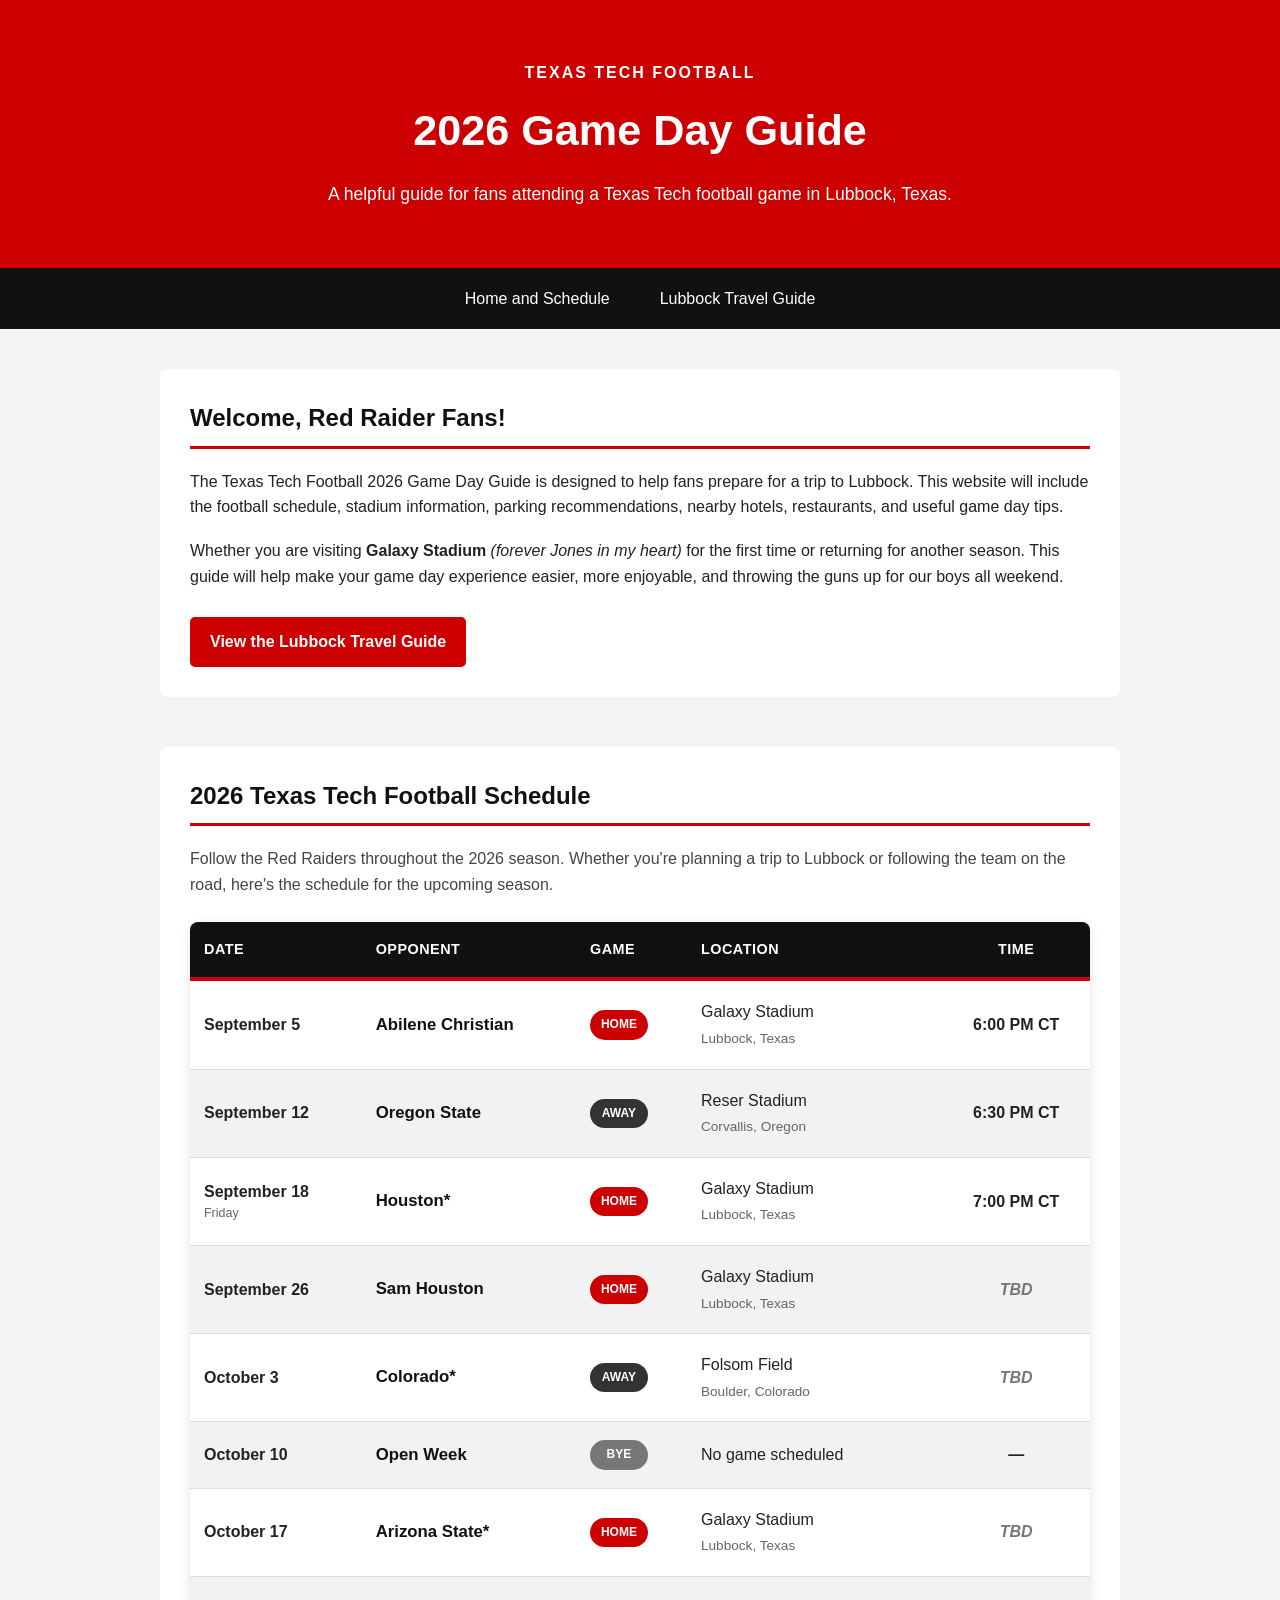
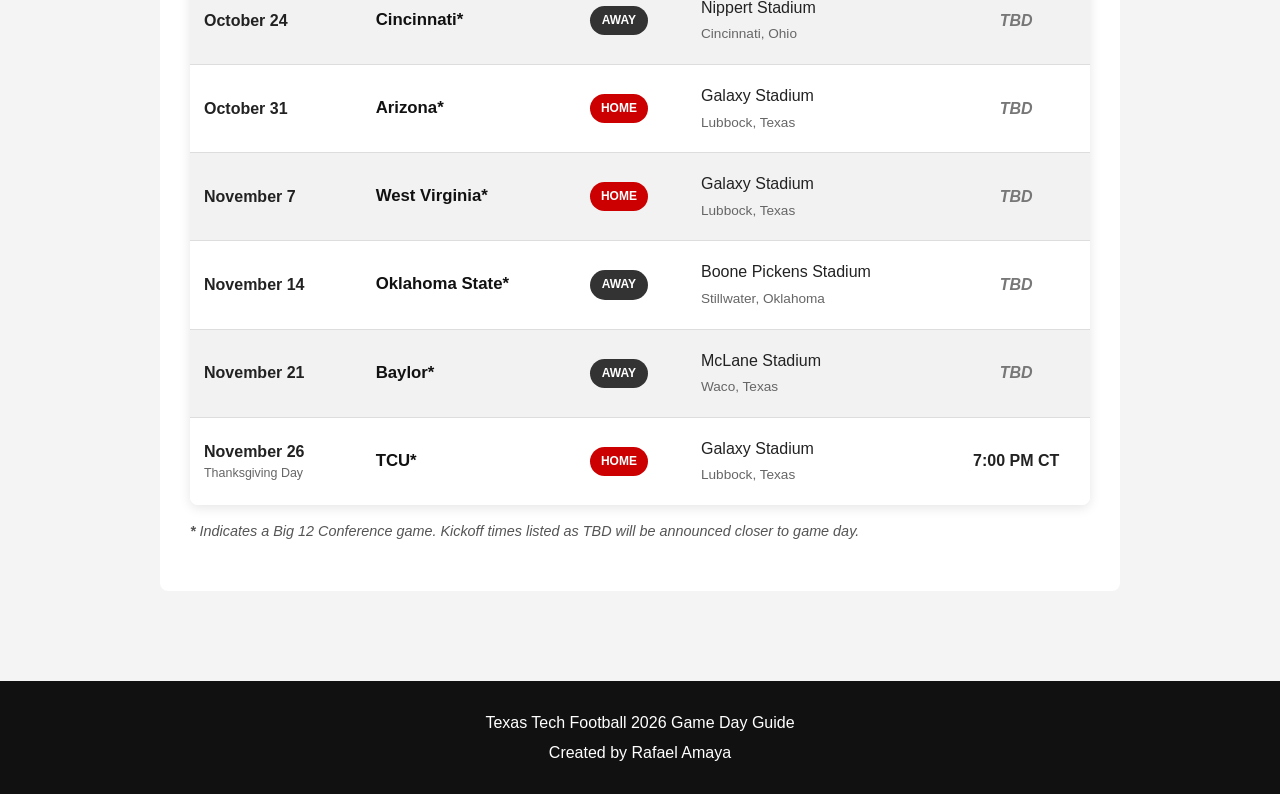
==== index.html @ a346c00d "fixing typo in intro Updated the introduction section to enhance the game day experience description" ====
<!DOCTYPE html>
<html lang="en">
<head>
    <meta charset="UTF-8">
    <meta name="viewport" content="width=device-width, initial-scale=1.0">

    <title>Texas Tech Football 2026 Game Day Guide</title>

    <link rel="stylesheet" href="style.css">
</head>

<body>

    <header>
        <div class="header-content">
            <p class="site-label">Texas Tech Football</p>
            <h1>2026 Game Day Guide</h1>

            <p class="header-description">
                A helpful guide for fans attending a Texas Tech football game
                in Lubbock, Texas.
            </p>
        </div>
    </header>

    <nav>
        <ul>
            <li><a href="index.html">Home and Schedule</a></li>
            <li><a href="travel-guide.html">Lubbock Travel Guide</a></li>
        </ul>
    </nav>

    <main>

        <section class="intro-section">
            <h2>Welcome, Red Raider Fans!</h2>

            <p>
                The Texas Tech Football 2026 Game Day Guide is designed to help
                fans prepare for a trip to Lubbock. This website will include the
                football schedule, stadium information, parking recommendations,
                nearby hotels, restaurants, and useful game day tips.
            </p>

           <p>
    Whether you are visiting <strong>Galaxy Stadium</strong>
    <em>(forever Jones in my heart)</em> for the first time or
    returning for another season. This guide will help make your
    game day experience easier, more enjoyable, and throwing the guns up for our boys all weekend. 
</p>

            <a class="button" href="travel-guide.html">
                View the Lubbock Travel Guide
            </a>
        </section>

<section class="schedule-section">

    <h2>2026 Texas Tech Football Schedule</h2>

    <p class="section-introduction">
        Follow the Red Raiders throughout the 2026 season. Whether you're
        planning a trip to Lubbock or following the team on the road, here's
        the schedule for the upcoming season.
    </p>
<div class="table-container">
    <table class="schedule-table">
        <thead>
            <tr>
                <th>Date</th>
                <th>Opponent</th>
                <th>Game</th>
                <th>Location</th>
                <th>Time</th>
            </tr>
        </thead>

        <tbody>
            <tr class="home-game">
                <td class="game-date">September 5</td>
                <td class="opponent">Abilene Christian</td>
                <td><span class="game-label home-label">Home</span></td>
                <td>
                    Galaxy Stadium
                    <br>
                    <span class="location-detail">Lubbock, Texas</span>
                </td>
                <td class="game-time">6:00 PM CT</td>
            </tr>

            <tr class="away-game">
                <td class="game-date">September 12</td>
                <td class="opponent">Oregon State</td>
                <td><span class="game-label away-label">Away</span></td>
                <td>
                    Reser Stadium
                    <br>
                    <span class="location-detail">Corvallis, Oregon</span>
                </td>
                <td class="game-time">6:30 PM CT</td>
            </tr>

            <tr class="home-game">
                <td class="game-date">
                    September 18
                    <span class="day-note">Friday</span>
                </td>
                <td class="opponent">Houston*</td>
                <td><span class="game-label home-label">Home</span></td>
                <td>
                    Galaxy Stadium
                    <br>
                    <span class="location-detail">Lubbock, Texas</span>
                </td>
                <td class="game-time">7:00 PM CT</td>
            </tr>

            <tr class="home-game">
                <td class="game-date">September 26</td>
                <td class="opponent">Sam Houston</td>
                <td><span class="game-label home-label">Home</span></td>
                <td>
                    Galaxy Stadium
                    <br>
                    <span class="location-detail">Lubbock, Texas</span>
                </td>
                <td class="game-time tba">TBD</td>
            </tr>

            <tr class="away-game">
                <td class="game-date">October 3</td>
                <td class="opponent">Colorado*</td>
                <td><span class="game-label away-label">Away</span></td>
                <td>
                    Folsom Field
                    <br>
                    <span class="location-detail">Boulder, Colorado</span>
                </td>
                <td class="game-time tba">TBD</td>
            </tr>

            <tr class="bye-week">
                <td class="game-date">October 10</td>
                <td class="opponent">Open Week</td>
                <td><span class="game-label bye-label">Bye</span></td>
                <td>No game scheduled</td>
                <td class="game-time">—</td>
            </tr>

            <tr class="home-game">
                <td class="game-date">October 17</td>
                <td class="opponent">Arizona State*</td>
                <td><span class="game-label home-label">Home</span></td>
                <td>
                    Galaxy Stadium
                    <br>
                    <span class="location-detail">Lubbock, Texas</span>
                </td>
                <td class="game-time tba">TBD</td>
            </tr>

            <tr class="away-game">
                <td class="game-date">October 24</td>
                <td class="opponent">Cincinnati*</td>
                <td><span class="game-label away-label">Away</span></td>
                <td>
                    Nippert Stadium
                    <br>
                    <span class="location-detail">Cincinnati, Ohio</span>
                </td>
                <td class="game-time tba">TBD</td>
            </tr>

            <tr class="home-game">
                <td class="game-date">October 31</td>
                <td class="opponent">Arizona*</td>
                <td><span class="game-label home-label">Home</span></td>
                <td>
                    Galaxy Stadium
                    <br>
                    <span class="location-detail">Lubbock, Texas</span>
                </td>
                <td class="game-time tba">TBD</td>
            </tr>

            <tr class="home-game">
                <td class="game-date">November 7</td>
                <td class="opponent">West Virginia*</td>
                <td><span class="game-label home-label">Home</span></td>
                <td>
                    Galaxy Stadium
                    <br>
                    <span class="location-detail">Lubbock, Texas</span>
                </td>
                <td class="game-time tba">TBD</td>
            </tr>

            <tr class="away-game">
                <td class="game-date">November 14</td>
                <td class="opponent">Oklahoma State*</td>
                <td><span class="game-label away-label">Away</span></td>
                <td>
                    Boone Pickens Stadium
                    <br>
                    <span class="location-detail">Stillwater, Oklahoma</span>
                </td>
                <td class="game-time tba">TBD</td>
            </tr>

            <tr class="away-game">
                <td class="game-date">November 21</td>
                <td class="opponent">Baylor*</td>
                <td><span class="game-label away-label">Away</span></td>
                <td>
                    McLane Stadium
                    <br>
                    <span class="location-detail">Waco, Texas</span>
                </td>
                <td class="game-time tba">TBD</td>
            </tr>

            <tr class="home-game">
                <td class="game-date">
                    November 26
                    <span class="day-note">Thanksgiving Day</span>
                </td>
                <td class="opponent">TCU*</td>
                <td><span class="game-label home-label">Home</span></td>
                <td>
                    Galaxy Stadium
                    <br>
                    <span class="location-detail">Lubbock, Texas</span>
                </td>
                <td class="game-time">7:00 PM CT</td>
            </tr>
        </tbody>
    </table>
</div>

<p class="schedule-note">
    <strong>*</strong> Indicates a Big 12 Conference game. Kickoff times
    listed as TBD will be announced closer to game day. 
</p>

</section>

    </main>

    <footer>
        <p>
            Texas Tech Football 2026 Game Day Guide
        </p>

        <p>
            Created by Rafael Amaya
        </p>
    </footer>

</body>
</html>
---- style.css ----
/* Basic page reset */

* {
    box-sizing: border-box;
    margin: 0;
    padding: 0;
}

/* Main page styling */

body {
    background-color: #f4f4f4;
    color: #222222;
    font-family: Arial, Helvetica, sans-serif;
    line-height: 1.6;
}

/* Header */

header {
    background-color: #cc0000;
    color: white;
    padding: 60px 20px;
    text-align: center;
}

.header-content {
    margin: 0 auto;
    max-width: 900px;
}

.site-label {
    font-size: 1rem;
    font-weight: bold;
    letter-spacing: 2px;
    margin-bottom: 10px;
    text-transform: uppercase;
}

header h1 {
    font-size: 2.7rem;
    margin-bottom: 15px;
}

.header-description {
    font-size: 1.1rem;
    margin: 0 auto;
    max-width: 700px;
}

/* Navigation */

nav {
    background-color: #111111;
}

nav ul {
    display: flex;
    justify-content: center;
    list-style: none;
}

nav a {
    color: white;
    display: block;
    padding: 18px 25px;
    text-decoration: none;
}

nav a:hover {
    background-color: #cc0000;
}

/* Main content */

main {
    margin: 0 auto;
    max-width: 1000px;
    padding: 40px 20px;
}

section {
    margin-bottom: 50px;
}

section h2 {
    border-bottom: 3px solid #cc0000;
    color: #111111;
    margin-bottom: 20px;
    padding-bottom: 8px;
}

section p {
    margin-bottom: 18px;
}

/* Intro section */

.intro-section {
    background-color: white;
    border-radius: 8px;
    padding: 30px;
}

/* Button */

.button {
    background-color: #cc0000;
    border-radius: 5px;
    color: white;
    display: inline-block;
    font-weight: bold;
    margin-top: 10px;
    padding: 12px 20px;
    text-decoration: none;
}

.button:hover {
    background-color: #990000;
}

/* Cards */

.card-grid {
    display: grid;
    gap: 20px;
    grid-template-columns: repeat(2, 1fr);
}

.information-card,
.placeholder-card {
    background-color: white;
    border-left: 5px solid #cc0000;
    border-radius: 6px;
    padding: 25px;
}

.information-card h3,
.placeholder-card h3 {
    margin-bottom: 12px;
}

/* Schedule section */

.schedule-section {
    background-color: white;
    border-radius: 8px;
    padding: 30px;
}

.section-introduction {
    color: #444444;
    margin-bottom: 20px;
}

/* Schedule table container */

.table-container {
    border-radius: 8px;
    box-shadow: 0 3px 12px rgba(0, 0, 0, 0.10);
    margin-top: 25px;
    overflow-x: auto;
}

/* Football schedule table */

.schedule-table {
    background-color: white;
    border-collapse: collapse;
    min-width: 760px;
    width: 100%;
}

.schedule-table th {
    background-color: #111111;
    border-bottom: 4px solid #cc0000;
    color: white;
    font-size: 0.9rem;
    letter-spacing: 0.5px;
    padding: 16px 14px;
    text-align: left;
    text-transform: uppercase;
}

.schedule-table td {
    border-bottom: 1px solid #dddddd;
    padding: 18px 14px;
    vertical-align: middle;
}

.schedule-table tbody tr:nth-child(even) {
    background-color: #f2f2f2;
}

.schedule-table tbody tr:hover {
    background-color: #fff2f2;
}

.schedule-table tbody tr:last-child td {
    border-bottom: none;
}

/* Important schedule information */

.game-date {
    font-weight: bold;
    white-space: nowrap;
}

.opponent {
    color: #111111;
    font-size: 1.05rem;
    font-weight: bold;
}

.game-time {
    font-weight: bold;
    text-align: center;
    white-space: nowrap;
}

.schedule-table th:last-child {
    text-align: center;
}

.location-detail {
    color: #666666;
    font-size: 0.85rem;
}

/* Home and away labels */

.game-label {
    border-radius: 20px;
    display: inline-block;
    font-size: 0.75rem;
    font-weight: bold;
    min-width: 58px;
    padding: 5px 10px;
    text-align: center;
    text-transform: uppercase;
}

.home-label {
    background-color: #cc0000;
    color: white;
}

.away-label {
    background-color: #333333;
    color: white;
}

/* Additional schedule details */

.day-note {
    color: #666666;
    display: block;
    font-size: 0.78rem;
    font-weight: normal;
}

.tba {
    color: #777777;
    font-style: italic;
}

.coming-soon-row td {
    background-color: #eeeeee;
    color: #555555;
    font-style: italic;
    padding: 22px;
    text-align: center;
}

.schedule-note {
    color: #555555;
    font-size: 0.9rem;
    font-style: italic;
    margin-top: 15px;
}

/* Lists */

.tips-list {
    padding-left: 25px;
}

.tips-list li {
    margin-bottom: 10px;
}

/* Footer */

footer {
    background-color: #111111;
    color: white;
    padding: 25px 20px;
    text-align: center;
}

footer p {
    margin: 4px 0;
}
/* Bye week styling */

.bye-week {
    background-color: #e9e9e9;
}

.bye-week:hover {
    background-color: #e2e2e2;
}

.bye-label {
    background-color: #777777;
    color: white;
}
/* Mobile layout */

@media screen and (max-width: 700px) {

    header {
        padding: 40px 20px;
    }

    header h1 {
        font-size: 2rem;
    }

    nav ul {
        flex-direction: column;
        text-align: center;
    }

    main {
        padding: 25px 15px;
    }

    .intro-section,
    .schedule-section {
        padding: 22px;
    }

    .card-grid {
        grid-template-columns: 1fr;
    }

    .table-container {
        margin-left: -5px;
        margin-right: -5px;
    }

    .schedule-table th,
    .schedule-table td {
        padding: 13px 12px;
    }
}
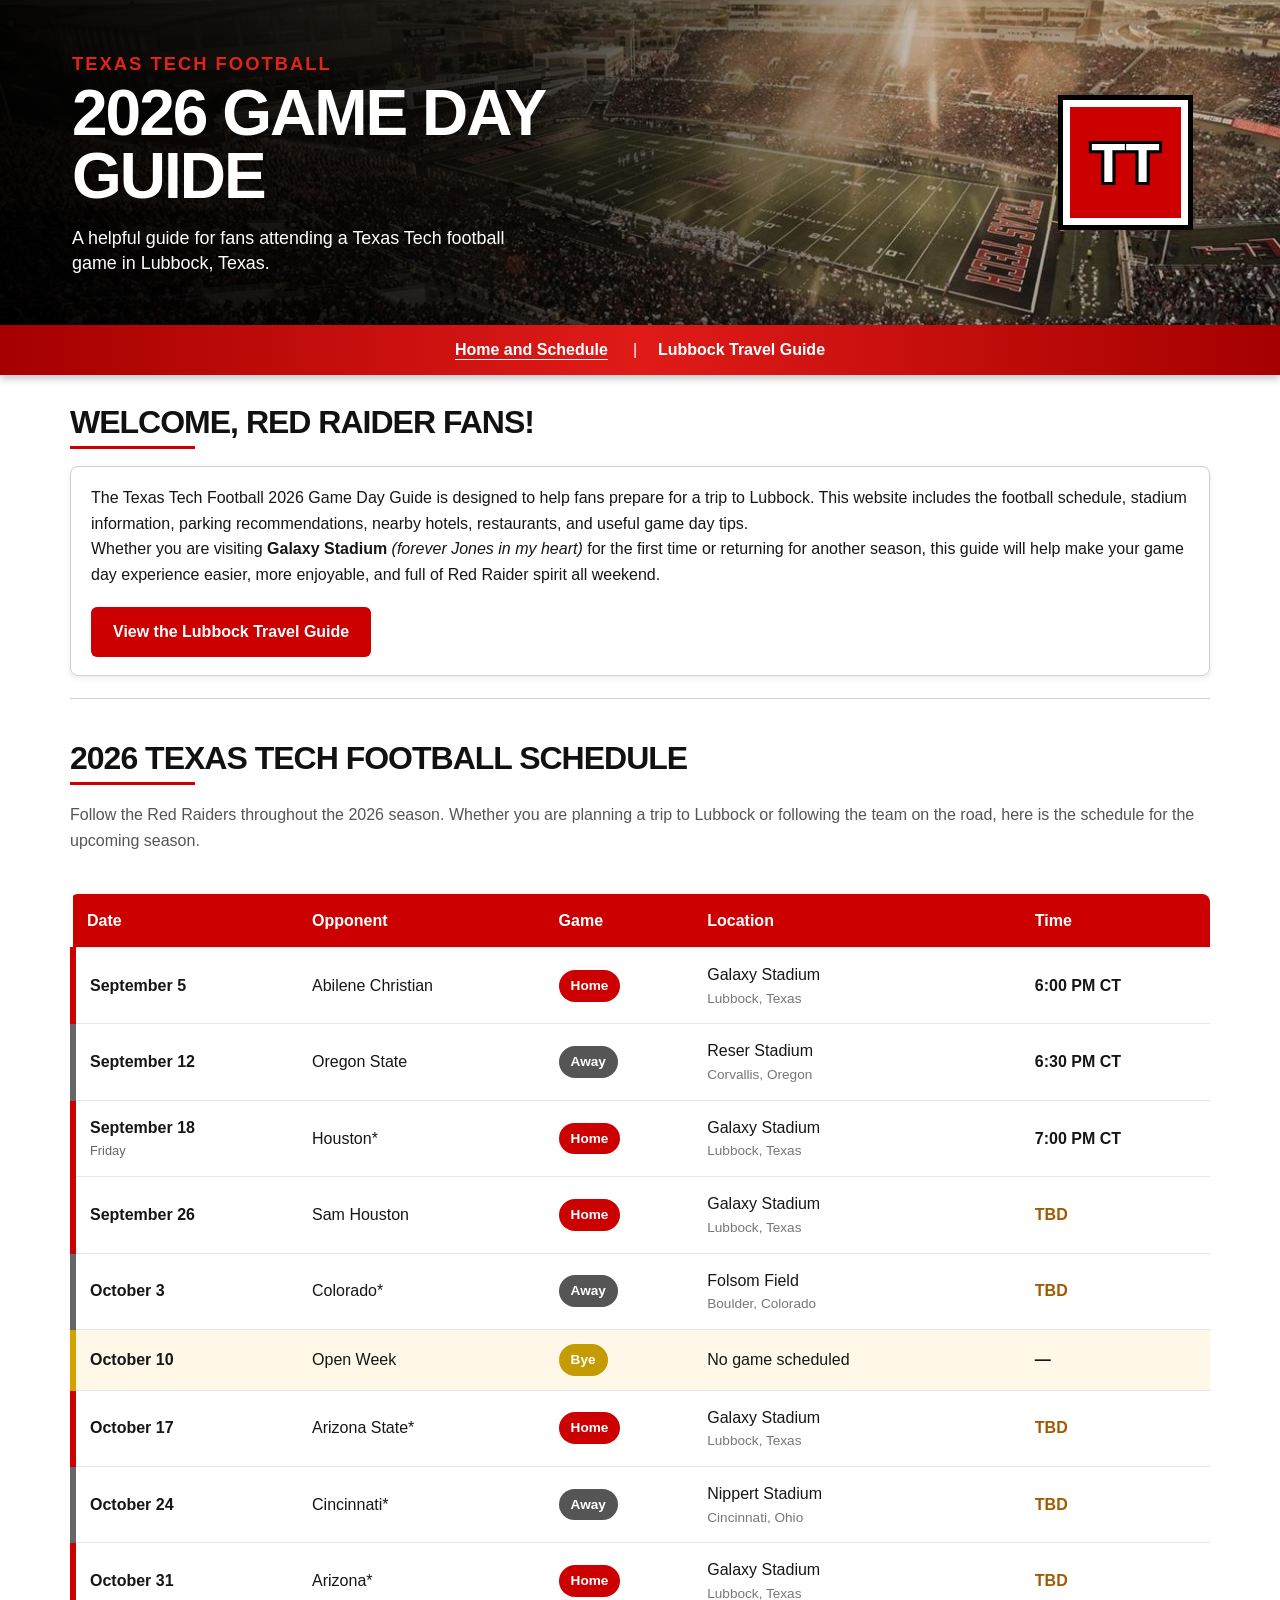
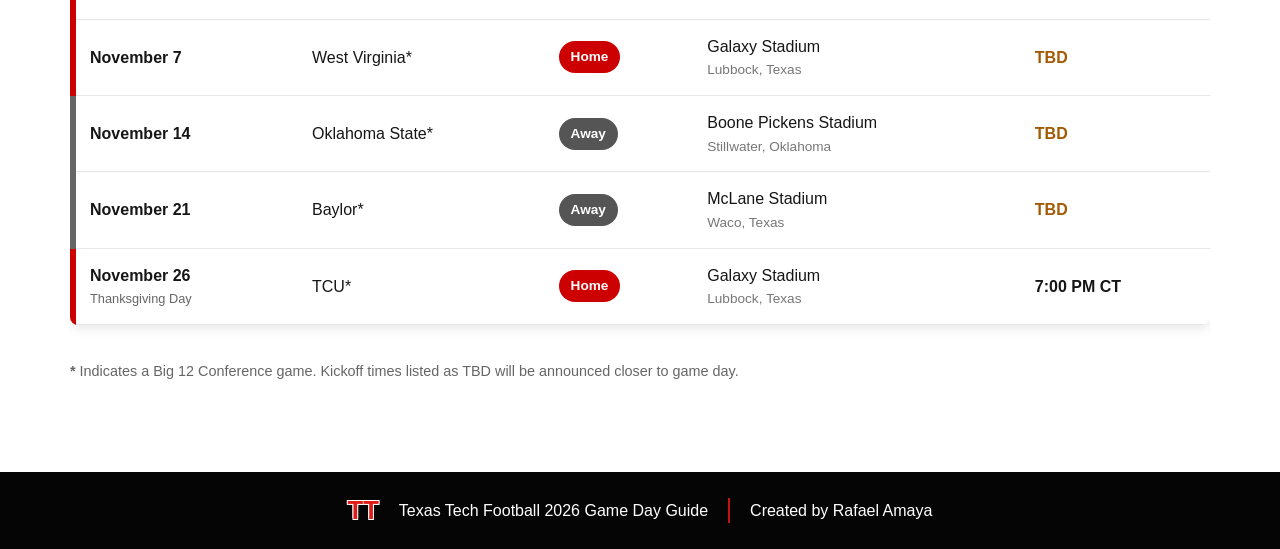
==== commit a11a44c5: "update header to match travel guide" ====
--- a/index.html
+++ b/index.html
@@ -1,5 +1,6 @@
 <!DOCTYPE html>
 <html lang="en">
+
 <head>
     <meta charset="UTF-8">
     <meta name="viewport" content="width=device-width, initial-scale=1.0">
@@ -11,250 +12,532 @@
 
 <body>
 
-    <header>
-        <div class="header-content">
-            <p class="site-label">Texas Tech Football</p>
-            <h1>2026 Game Day Guide</h1>
-
-            <p class="header-description">
-                A helpful guide for fans attending a Texas Tech football game
-                in Lubbock, Texas.
-            </p>
+    <header class="travel-header">
+
+        <div class="header-overlay">
+
+            <div class="header-content">
+
+                <p class="site-label">Texas Tech Football</p>
+
+                <h1>
+                    2026 Game Day<br>
+                    Guide
+                </h1>
+
+                <p class="header-description">
+                    A helpful guide for fans attending a Texas Tech football game
+                    in Lubbock, Texas.
+                </p>
+
+            </div>
+
+            <div class="header-logo">
+                TT
+            </div>
+
         </div>
+
     </header>
 
     <nav>
         <ul>
-            <li><a href="index.html">Home and Schedule</a></li>
-            <li><a href="travel-guide.html">Lubbock Travel Guide</a></li>
+            <li>
+                <a class="active" href="index.html">
+                    Home and Schedule
+                </a>
+            </li>
+
+            <li>
+                <a href="travel-guide.html">
+                    Lubbock Travel Guide
+                </a>
+            </li>
         </ul>
     </nav>
 
     <main>
 
         <section class="intro-section">
+
             <h2>Welcome, Red Raider Fans!</h2>
 
-            <p>
-                The Texas Tech Football 2026 Game Day Guide is designed to help
-                fans prepare for a trip to Lubbock. This website will include the
-                football schedule, stadium information, parking recommendations,
-                nearby hotels, restaurants, and useful game day tips.
+            <div class="information-card">
+
+                <p>
+                    The Texas Tech Football 2026 Game Day Guide is designed to help
+                    fans prepare for a trip to Lubbock. This website includes the
+                    football schedule, stadium information, parking recommendations,
+                    nearby hotels, restaurants, and useful game day tips.
+                </p>
+
+                <p class="intro-second-paragraph">
+                    Whether you are visiting <strong>Galaxy Stadium</strong>
+                    <em>(forever Jones in my heart)</em> for the first time or
+                    returning for another season, this guide will help make your
+                    game day experience easier, more enjoyable, and full of Red Raider
+                    spirit all weekend.
+                </p>
+
+                <a class="button" href="travel-guide.html">
+                    View the Lubbock Travel Guide
+                </a>
+
+            </div>
+
+        </section>
+
+        <section class="schedule-section">
+
+            <h2>2026 Texas Tech Football Schedule</h2>
+
+            <p class="section-introduction">
+                Follow the Red Raiders throughout the 2026 season. Whether you are
+                planning a trip to Lubbock or following the team on the road, here is
+                the schedule for the upcoming season.
             </p>
 
-           <p>
-    Whether you are visiting <strong>Galaxy Stadium</strong>
-    <em>(forever Jones in my heart)</em> for the first time or
-    returning for another season. This guide will help make your
-    game day experience easier, more enjoyable, and throwing the guns up for our boys all weekend. 
-</p>
-
-            <a class="button" href="travel-guide.html">
-                View the Lubbock Travel Guide
-            </a>
+            <div class="table-container">
+
+                <table class="schedule-table">
+
+                    <thead>
+                        <tr>
+                            <th>Date</th>
+                            <th>Opponent</th>
+                            <th>Game</th>
+                            <th>Location</th>
+                            <th>Time</th>
+                        </tr>
+                    </thead>
+
+                    <tbody>
+
+                        <tr class="home-game">
+
+                            <td class="game-date">
+                                September 5
+                            </td>
+
+                            <td class="opponent">
+                                Abilene Christian
+                            </td>
+
+                            <td>
+                                <span class="game-label home-label">
+                                    Home
+                                </span>
+                            </td>
+
+                            <td>
+                                Galaxy Stadium
+                                <br>
+                                <span class="location-detail">
+                                    Lubbock, Texas
+                                </span>
+                            </td>
+
+                            <td class="game-time">
+                                6:00 PM CT
+                            </td>
+
+                        </tr>
+
+                        <tr class="away-game">
+
+                            <td class="game-date">
+                                September 12
+                            </td>
+
+                            <td class="opponent">
+                                Oregon State
+                            </td>
+
+                            <td>
+                                <span class="game-label away-label">
+                                    Away
+                                </span>
+                            </td>
+
+                            <td>
+                                Reser Stadium
+                                <br>
+                                <span class="location-detail">
+                                    Corvallis, Oregon
+                                </span>
+                            </td>
+
+                            <td class="game-time">
+                                6:30 PM CT
+                            </td>
+
+                        </tr>
+
+                        <tr class="home-game">
+
+                            <td class="game-date">
+                                September 18
+                                <span class="day-note">
+                                    Friday
+                                </span>
+                            </td>
+
+                            <td class="opponent">
+                                Houston*
+                            </td>
+
+                            <td>
+                                <span class="game-label home-label">
+                                    Home
+                                </span>
+                            </td>
+
+                            <td>
+                                Galaxy Stadium
+                                <br>
+                                <span class="location-detail">
+                                    Lubbock, Texas
+                                </span>
+                            </td>
+
+                            <td class="game-time">
+                                7:00 PM CT
+                            </td>
+
+                        </tr>
+
+                        <tr class="home-game">
+
+                            <td class="game-date">
+                                September 26
+                            </td>
+
+                            <td class="opponent">
+                                Sam Houston
+                            </td>
+
+                            <td>
+                                <span class="game-label home-label">
+                                    Home
+                                </span>
+                            </td>
+
+                            <td>
+                                Galaxy Stadium
+                                <br>
+                                <span class="location-detail">
+                                    Lubbock, Texas
+                                </span>
+                            </td>
+
+                            <td class="game-time tba">
+                                TBD
+                            </td>
+
+                        </tr>
+
+                        <tr class="away-game">
+
+                            <td class="game-date">
+                                October 3
+                            </td>
+
+                            <td class="opponent">
+                                Colorado*
+                            </td>
+
+                            <td>
+                                <span class="game-label away-label">
+                                    Away
+                                </span>
+                            </td>
+
+                            <td>
+                                Folsom Field
+                                <br>
+                                <span class="location-detail">
+                                    Boulder, Colorado
+                                </span>
+                            </td>
+
+                            <td class="game-time tba">
+                                TBD
+                            </td>
+
+                        </tr>
+
+                        <tr class="bye-week">
+
+                            <td class="game-date">
+                                October 10
+                            </td>
+
+                            <td class="opponent">
+                                Open Week
+                            </td>
+
+                            <td>
+                                <span class="game-label bye-label">
+                                    Bye
+                                </span>
+                            </td>
+
+                            <td>
+                                No game scheduled
+                            </td>
+
+                            <td class="game-time">
+                                &mdash;
+                            </td>
+
+                        </tr>
+
+                        <tr class="home-game">
+
+                            <td class="game-date">
+                                October 17
+                            </td>
+
+                            <td class="opponent">
+                                Arizona State*
+                            </td>
+
+                            <td>
+                                <span class="game-label home-label">
+                                    Home
+                                </span>
+                            </td>
+
+                            <td>
+                                Galaxy Stadium
+                                <br>
+                                <span class="location-detail">
+                                    Lubbock, Texas
+                                </span>
+                            </td>
+
+                            <td class="game-time tba">
+                                TBD
+                            </td>
+
+                        </tr>
+
+                        <tr class="away-game">
+
+                            <td class="game-date">
+                                October 24
+                            </td>
+
+                            <td class="opponent">
+                                Cincinnati*
+                            </td>
+
+                            <td>
+                                <span class="game-label away-label">
+                                    Away
+                                </span>
+                            </td>
+
+                            <td>
+                                Nippert Stadium
+                                <br>
+                                <span class="location-detail">
+                                    Cincinnati, Ohio
+                                </span>
+                            </td>
+
+                            <td class="game-time tba">
+                                TBD
+                            </td>
+
+                        </tr>
+
+                        <tr class="home-game">
+
+                            <td class="game-date">
+                                October 31
+                            </td>
+
+                            <td class="opponent">
+                                Arizona*
+                            </td>
+
+                            <td>
+                                <span class="game-label home-label">
+                                    Home
+                                </span>
+                            </td>
+
+                            <td>
+                                Galaxy Stadium
+                                <br>
+                                <span class="location-detail">
+                                    Lubbock, Texas
+                                </span>
+                            </td>
+
+                            <td class="game-time tba">
+                                TBD
+                            </td>
+
+                        </tr>
+
+                        <tr class="home-game">
+
+                            <td class="game-date">
+                                November 7
+                            </td>
+
+                            <td class="opponent">
+                                West Virginia*
+                            </td>
+
+                            <td>
+                                <span class="game-label home-label">
+                                    Home
+                                </span>
+                            </td>
+
+                            <td>
+                                Galaxy Stadium
+                                <br>
+                                <span class="location-detail">
+                                    Lubbock, Texas
+                                </span>
+                            </td>
+
+                            <td class="game-time tba">
+                                TBD
+                            </td>
+
+                        </tr>
+
+                        <tr class="away-game">
+
+                            <td class="game-date">
+                                November 14
+                            </td>
+
+                            <td class="opponent">
+                                Oklahoma State*
+                            </td>
+
+                            <td>
+                                <span class="game-label away-label">
+                                    Away
+                                </span>
+                            </td>
+
+                            <td>
+                                Boone Pickens Stadium
+                                <br>
+                                <span class="location-detail">
+                                    Stillwater, Oklahoma
+                                </span>
+                            </td>
+
+                            <td class="game-time tba">
+                                TBD
+                            </td>
+
+                        </tr>
+
+                        <tr class="away-game">
+
+                            <td class="game-date">
+                                November 21
+                            </td>
+
+                            <td class="opponent">
+                                Baylor*
+                            </td>
+
+                            <td>
+                                <span class="game-label away-label">
+                                    Away
+                                </span>
+                            </td>
+
+                            <td>
+                                McLane Stadium
+                                <br>
+                                <span class="location-detail">
+                                    Waco, Texas
+                                </span>
+                            </td>
+
+                            <td class="game-time tba">
+                                TBD
+                            </td>
+
+                        </tr>
+
+                        <tr class="home-game">
+
+                            <td class="game-date">
+                                November 26
+                                <span class="day-note">
+                                    Thanksgiving Day
+                                </span>
+                            </td>
+
+                            <td class="opponent">
+                                TCU*
+                            </td>
+
+                            <td>
+                                <span class="game-label home-label">
+                                    Home
+                                </span>
+                            </td>
+
+                            <td>
+                                Galaxy Stadium
+                                <br>
+                                <span class="location-detail">
+                                    Lubbock, Texas
+                                </span>
+                            </td>
+
+                            <td class="game-time">
+                                7:00 PM CT
+                            </td>
+
+                        </tr>
+
+                    </tbody>
+
+                </table>
+
+            </div>
+
+            <p class="schedule-note">
+                <strong>*</strong> Indicates a Big 12 Conference game. Kickoff times
+                listed as TBD will be announced closer to game day.
+            </p>
+
         </section>
 
-<section class="schedule-section">
-
-    <h2>2026 Texas Tech Football Schedule</h2>
-
-    <p class="section-introduction">
-        Follow the Red Raiders throughout the 2026 season. Whether you're
-        planning a trip to Lubbock or following the team on the road, here's
-        the schedule for the upcoming season.
-    </p>
-<div class="table-container">
-    <table class="schedule-table">
-        <thead>
-            <tr>
-                <th>Date</th>
-                <th>Opponent</th>
-                <th>Game</th>
-                <th>Location</th>
-                <th>Time</th>
-            </tr>
-        </thead>
-
-        <tbody>
-            <tr class="home-game">
-                <td class="game-date">September 5</td>
-                <td class="opponent">Abilene Christian</td>
-                <td><span class="game-label home-label">Home</span></td>
-                <td>
-                    Galaxy Stadium
-                    <br>
-                    <span class="location-detail">Lubbock, Texas</span>
-                </td>
-                <td class="game-time">6:00 PM CT</td>
-            </tr>
-
-            <tr class="away-game">
-                <td class="game-date">September 12</td>
-                <td class="opponent">Oregon State</td>
-                <td><span class="game-label away-label">Away</span></td>
-                <td>
-                    Reser Stadium
-                    <br>
-                    <span class="location-detail">Corvallis, Oregon</span>
-                </td>
-                <td class="game-time">6:30 PM CT</td>
-            </tr>
-
-            <tr class="home-game">
-                <td class="game-date">
-                    September 18
-                    <span class="day-note">Friday</span>
-                </td>
-                <td class="opponent">Houston*</td>
-                <td><span class="game-label home-label">Home</span></td>
-                <td>
-                    Galaxy Stadium
-                    <br>
-                    <span class="location-detail">Lubbock, Texas</span>
-                </td>
-                <td class="game-time">7:00 PM CT</td>
-            </tr>
-
-            <tr class="home-game">
-                <td class="game-date">September 26</td>
-                <td class="opponent">Sam Houston</td>
-                <td><span class="game-label home-label">Home</span></td>
-                <td>
-                    Galaxy Stadium
-                    <br>
-                    <span class="location-detail">Lubbock, Texas</span>
-                </td>
-                <td class="game-time tba">TBD</td>
-            </tr>
-
-            <tr class="away-game">
-                <td class="game-date">October 3</td>
-                <td class="opponent">Colorado*</td>
-                <td><span class="game-label away-label">Away</span></td>
-                <td>
-                    Folsom Field
-                    <br>
-                    <span class="location-detail">Boulder, Colorado</span>
-                </td>
-                <td class="game-time tba">TBD</td>
-            </tr>
-
-            <tr class="bye-week">
-                <td class="game-date">October 10</td>
-                <td class="opponent">Open Week</td>
-                <td><span class="game-label bye-label">Bye</span></td>
-                <td>No game scheduled</td>
-                <td class="game-time">—</td>
-            </tr>
-
-            <tr class="home-game">
-                <td class="game-date">October 17</td>
-                <td class="opponent">Arizona State*</td>
-                <td><span class="game-label home-label">Home</span></td>
-                <td>
-                    Galaxy Stadium
-                    <br>
-                    <span class="location-detail">Lubbock, Texas</span>
-                </td>
-                <td class="game-time tba">TBD</td>
-            </tr>
-
-            <tr class="away-game">
-                <td class="game-date">October 24</td>
-                <td class="opponent">Cincinnati*</td>
-                <td><span class="game-label away-label">Away</span></td>
-                <td>
-                    Nippert Stadium
-                    <br>
-                    <span class="location-detail">Cincinnati, Ohio</span>
-                </td>
-                <td class="game-time tba">TBD</td>
-            </tr>
-
-            <tr class="home-game">
-                <td class="game-date">October 31</td>
-                <td class="opponent">Arizona*</td>
-                <td><span class="game-label home-label">Home</span></td>
-                <td>
-                    Galaxy Stadium
-                    <br>
-                    <span class="location-detail">Lubbock, Texas</span>
-                </td>
-                <td class="game-time tba">TBD</td>
-            </tr>
-
-            <tr class="home-game">
-                <td class="game-date">November 7</td>
-                <td class="opponent">West Virginia*</td>
-                <td><span class="game-label home-label">Home</span></td>
-                <td>
-                    Galaxy Stadium
-                    <br>
-                    <span class="location-detail">Lubbock, Texas</span>
-                </td>
-                <td class="game-time tba">TBD</td>
-            </tr>
-
-            <tr class="away-game">
-                <td class="game-date">November 14</td>
-                <td class="opponent">Oklahoma State*</td>
-                <td><span class="game-label away-label">Away</span></td>
-                <td>
-                    Boone Pickens Stadium
-                    <br>
-                    <span class="location-detail">Stillwater, Oklahoma</span>
-                </td>
-                <td class="game-time tba">TBD</td>
-            </tr>
-
-            <tr class="away-game">
-                <td class="game-date">November 21</td>
-                <td class="opponent">Baylor*</td>
-                <td><span class="game-label away-label">Away</span></td>
-                <td>
-                    McLane Stadium
-                    <br>
-                    <span class="location-detail">Waco, Texas</span>
-                </td>
-                <td class="game-time tba">TBD</td>
-            </tr>
-
-            <tr class="home-game">
-                <td class="game-date">
-                    November 26
-                    <span class="day-note">Thanksgiving Day</span>
-                </td>
-                <td class="opponent">TCU*</td>
-                <td><span class="game-label home-label">Home</span></td>
-                <td>
-                    Galaxy Stadium
-                    <br>
-                    <span class="location-detail">Lubbock, Texas</span>
-                </td>
-                <td class="game-time">7:00 PM CT</td>
-            </tr>
-        </tbody>
-    </table>
-</div>
-
-<p class="schedule-note">
-    <strong>*</strong> Indicates a Big 12 Conference game. Kickoff times
-    listed as TBD will be announced closer to game day. 
-</p>
-
-</section>
-
     </main>
 
     <footer>
+
+        <div class="footer-logo">
+            TT
+        </div>
+
         <p>
             Texas Tech Football 2026 Game Day Guide
         </p>
 
+        <span class="footer-divider"></span>
+
         <p>
             Created by Rafael Amaya
         </p>
+
     </footer>
 
 </body>
+
 </html>
--- a/style.css
+++ b/style.css
@@ -1,4 +1,4 @@
-/* Basic page reset */
+/* Basic Reset */
 
 * {
     box-sizing: border-box;
@@ -6,353 +6,583 @@
     padding: 0;
 }
 
-/* Main page styling */
+html {
+    scroll-behavior: smooth;
+}
 
 body {
-    background-color: #f4f4f4;
-    color: #222222;
+    background-color: #ffffff;
+    color: #161616;
     font-family: Arial, Helvetica, sans-serif;
     line-height: 1.6;
 }
 
+
 /* Header */
 
-header {
+.travel-header {
+    background-image:
+        linear-gradient(
+            90deg,
+            rgba(0, 0, 0, 0.96) 0%,
+            rgba(0, 0, 0, 0.82) 35%,
+            rgba(0, 0, 0, 0.18) 72%
+        ),
+        url("images/stadium-hero.jpg");
+
+    background-position: center;
+    background-size: cover;
+    min-height: 325px;
+}
+
+.header-overlay {
+    align-items: center;
+    display: flex;
+    justify-content: space-between;
+    margin: 0 auto;
+    max-width: 1200px;
+    min-height: 325px;
+    padding: 35px 32px;
+}
+
+.header-content {
+    max-width: 610px;
+}
+
+.site-label {
+    color: #e2231a;
+    font-size: 1.15rem;
+    font-weight: 800;
+    letter-spacing: 2px;
+    margin-bottom: 4px;
+    text-transform: uppercase;
+}
+
+.travel-header h1 {
+    color: white;
+    font-size: clamp(2.5rem, 5vw, 4.5rem);
+    font-weight: 900;
+    letter-spacing: -2px;
+    line-height: 0.98;
+    text-transform: uppercase;
+}
+
+.header-description {
+    color: #ffffff;
+    font-size: 1.12rem;
+    line-height: 1.4;
+    margin-top: 18px;
+    max-width: 440px;
+}
+
+.header-logo {
+    align-items: center;
     background-color: #cc0000;
-    color: white;
-    padding: 60px 20px;
-    text-align: center;
-}
-
-.header-content {
-    margin: 0 auto;
-    max-width: 900px;
-}
-
-.site-label {
-    font-size: 1rem;
-    font-weight: bold;
-    letter-spacing: 2px;
-    margin-bottom: 10px;
-    text-transform: uppercase;
-}
-
-header h1 {
-    font-size: 2.7rem;
-    margin-bottom: 15px;
-}
-
-.header-description {
-    font-size: 1.1rem;
-    margin: 0 auto;
-    max-width: 700px;
-}
+    border: 7px solid white;
+    box-shadow: 0 0 0 5px #000000;
+    color: white;
+    display: flex;
+    font-size: 3.5rem;
+    font-weight: 900;
+    height: 125px;
+    justify-content: center;
+    line-height: 1;
+    margin-right: 20px;
+    text-shadow:
+        -3px -3px 0 #000000,
+        3px -3px 0 #000000,
+        -3px 3px 0 #000000,
+        3px 3px 0 #000000;
+    width: 125px;
+}
+
 
 /* Navigation */
 
 nav {
-    background-color: #111111;
+    background: linear-gradient(90deg, #a50000, #e01b18, #a50000);
+    box-shadow: 0 3px 8px rgba(0, 0, 0, 0.25);
 }
 
 nav ul {
     display: flex;
     justify-content: center;
     list-style: none;
+    margin: 0 auto;
+    max-width: 1200px;
+}
+
+nav li {
+    position: relative;
+}
+
+nav li + li::before {
+    color: white;
+    content: "|";
+    left: 0;
+    position: absolute;
+    top: 12px;
 }
 
 nav a {
     color: white;
     display: block;
-    padding: 18px 25px;
+    font-weight: 700;
+    padding: 12px 25px;
     text-decoration: none;
 }
 
-nav a:hover {
-    background-color: #cc0000;
-}
-
-/* Main content */
+nav a:hover,
+nav a.active {
+    text-decoration: underline;
+    text-underline-offset: 4px;
+}
+
+
+/* Main Page */
 
 main {
     margin: 0 auto;
-    max-width: 1000px;
-    padding: 40px 20px;
+    max-width: 1200px;
+    padding: 28px 30px 45px;
 }
 
 section {
-    margin-bottom: 50px;
-}
-
-section h2 {
-    border-bottom: 3px solid #cc0000;
+    border-bottom: 1px solid #d3d3d3;
+    margin-bottom: 22px;
+    padding-bottom: 22px;
+}
+
+section:last-child {
+    border-bottom: none;
+}
+
+h2 {
     color: #111111;
-    margin-bottom: 20px;
-    padding-bottom: 8px;
-}
-
-section p {
-    margin-bottom: 18px;
-}
-
-/* Intro section */
-
-.intro-section {
-    background-color: white;
+    font-size: 2rem;
+    font-weight: 900;
+    letter-spacing: -1px;
+    line-height: 1.2;
+    margin-bottom: 17px;
+    text-transform: uppercase;
+}
+
+h2::after {
+    background-color: #cc0000;
+    content: "";
+    display: block;
+    height: 3px;
+    margin-top: 5px;
+    width: 125px;
+}
+
+h3 {
+    font-size: 1.15rem;
+    margin-bottom: 8px;
+}
+
+
+/* Reusable Card */
+
+.information-card {
+    background-color: #ffffff;
+    border: 1px solid #cfcfcf;
     border-radius: 8px;
-    padding: 30px;
-}
-
-/* Button */
-
-.button {
-    background-color: #cc0000;
-    border-radius: 5px;
-    color: white;
-    display: inline-block;
-    font-weight: bold;
-    margin-top: 10px;
-    padding: 12px 20px;
-    text-decoration: none;
-}
-
-.button:hover {
-    background-color: #990000;
-}
-
-/* Cards */
-
-.card-grid {
+    box-shadow: 0 2px 7px rgba(0, 0, 0, 0.08);
+    padding: 18px 20px;
+}
+
+
+/* Stadium */
+
+.stadium-layout {
+    align-items: stretch;
     display: grid;
     gap: 20px;
-    grid-template-columns: repeat(2, 1fr);
-}
-
-.information-card,
-.placeholder-card {
-    background-color: white;
-    border-left: 5px solid #cc0000;
+    grid-template-columns: 1fr 1.15fr;
+}
+
+.stadium-image {
     border-radius: 6px;
-    padding: 25px;
-}
-
-.information-card h3,
-.placeholder-card h3 {
-    margin-bottom: 12px;
-}
-
-/* Schedule section */
+    height: 100%;
+    min-height: 215px;
+    object-fit: cover;
+    width: 100%;
+}
+
+
+/* Parking */
+
+.parking-layout {
+    align-items: stretch;
+    display: grid;
+    gap: 25px;
+    grid-template-columns: 0.85fr 1.55fr;
+}
+
+.parking-card {
+    border: none;
+    box-shadow: none;
+    padding: 5px 0;
+}
+
+.map-container {
+    align-items: center;
+    display: flex;
+    justify-content: center;
+}
+
+.map-container img {
+    border: 1px solid #aaaaaa;
+    border-radius: 7px;
+    display: block;
+    height: auto;
+    max-height: 490px;
+    object-fit: contain;
+    width: 100%;
+}
+
+
+/* Lists */
+
+.guide-list {
+    list-style: none;
+}
+
+.guide-list li {
+    align-items: flex-start;
+    display: flex;
+    gap: 12px;
+    margin-bottom: 13px;
+}
+
+.guide-list li:last-child {
+    margin-bottom: 0;
+}
+
+.guide-list p {
+    flex: 1;
+    line-height: 1.45;
+}
+
+.list-icon {
+    align-items: center;
+    border-radius: 8px;
+    color: white;
+    display: flex;
+    flex: 0 0 40px;
+    font-size: 1.1rem;
+    font-weight: 900;
+    height: 40px;
+    justify-content: center;
+    width: 40px;
+}
+
+.list-icon.purple {
+    background-color: #663399;
+}
+
+.list-icon.green {
+    background-color: #469b23;
+}
+
+.list-icon.blue {
+    background-color: #0758a5;
+}
+
+.list-icon.red {
+    background-color: #c72b27;
+}
+
+.simple-icon {
+    color: #bd1515;
+    flex: 0 0 25px;
+    font-size: 1.35rem;
+    line-height: 1.3;
+}
+
+
+/* Hotels and Restaurants */
+
+.two-column-layout {
+    display: grid;
+    gap: 28px;
+    grid-template-columns: 1fr 1fr;
+}
+
+.two-column-layout section {
+    border-bottom: none;
+    margin-bottom: 0;
+}
+
+
+/* Game Day Tips */
+
+.tips-card {
+    display: grid;
+    gap: 18px 35px;
+    grid-template-columns: repeat(3, 1fr);
+}
+
+.tip-item {
+    align-items: flex-start;
+    display: flex;
+    gap: 12px;
+}
+
+.tip-item span {
+    color: #c41212;
+    flex: 0 0 34px;
+    font-size: 1.8rem;
+    font-weight: bold;
+    line-height: 1.1;
+}
+
+.tip-item p {
+    line-height: 1.4;
+}
+
+
+/* Footer */
+
+footer {
+    align-items: center;
+    background-color: #050505;
+    color: white;
+    display: flex;
+    gap: 20px;
+    justify-content: center;
+    min-height: 75px;
+    padding: 18px 25px;
+    text-align: center;
+}
+
+.footer-logo {
+    color: #e01b18;
+    font-size: 1.6rem;
+    font-weight: 900;
+    text-shadow:
+        -1px -1px 0 white,
+        1px -1px 0 white,
+        -1px 1px 0 white,
+        1px 1px 0 white;
+}
+
+.footer-divider {
+    background-color: #c51212;
+    height: 25px;
+    width: 2px;
+}
+
+
+/* Tablet */
+
+@media screen and (max-width: 900px) {
+
+    .header-logo {
+        display: none;
+    }
+
+    .stadium-layout,
+    .parking-layout,
+    .two-column-layout {
+        grid-template-columns: 1fr;
+    }
+
+    .parking-card {
+        padding: 0;
+    }
+
+    .map-container img {
+        max-height: none;
+    }
+
+    .tips-card {
+        grid-template-columns: repeat(2, 1fr);
+    }
+}
+
+
+/* Mobile */
+
+@media screen and (max-width: 600px) {
+
+    .travel-header,
+    .header-overlay {
+        min-height: 280px;
+    }
+
+    .header-overlay {
+        padding: 28px 20px;
+    }
+
+    .travel-header h1 {
+        font-size: 2.5rem;
+    }
+
+    .header-description {
+        font-size: 1rem;
+    }
+
+    nav ul {
+        align-items: center;
+        flex-direction: column;
+    }
+
+    nav li + li::before {
+        display: none;
+    }
+
+    nav a {
+        padding: 8px 15px;
+    }
+
+    main {
+        padding: 22px 16px 35px;
+    }
+
+    h2 {
+        font-size: 1.65rem;
+    }
+
+    .tips-card {
+        grid-template-columns: 1fr;
+    }
+
+    footer {
+        flex-direction: column;
+        gap: 7px;
+    }
+
+    .footer-divider {
+        display: none;
+    }
+}
+/* ==========================================
+   Homepage Schedule
+========================================== */
+
+.intro-section {
+    margin-bottom: 40px;
+}
+
+.button {
+    display: inline-block;
+    margin-top: 20px;
+    padding: 12px 22px;
+    background: #cc0000;
+    color: white;
+    text-decoration: none;
+    border-radius: 6px;
+    font-weight: bold;
+}
+
+.button:hover {
+    background: #a30000;
+}
 
 .schedule-section {
-    background-color: white;
+    margin-top: 40px;
+}
+
+.section-introduction {
+    margin-bottom: 20px;
+    color: #555;
+}
+
+.table-container {
+    overflow-x: auto;
+}
+
+.schedule-table {
+    width: 100%;
+    border-collapse: collapse;
+    margin: 20px 0;
+    background: white;
     border-radius: 8px;
-    padding: 30px;
-}
-
-.section-introduction {
-    color: #444444;
-    margin-bottom: 20px;
-}
-
-/* Schedule table container */
-
-.table-container {
-    border-radius: 8px;
-    box-shadow: 0 3px 12px rgba(0, 0, 0, 0.10);
-    margin-top: 25px;
-    overflow-x: auto;
-}
-
-/* Football schedule table */
-
-.schedule-table {
-    background-color: white;
-    border-collapse: collapse;
-    min-width: 760px;
-    width: 100%;
-}
-
-.schedule-table th {
-    background-color: #111111;
-    border-bottom: 4px solid #cc0000;
-    color: white;
-    font-size: 0.9rem;
-    letter-spacing: 0.5px;
-    padding: 16px 14px;
+    overflow: hidden;
+    box-shadow: 0 3px 12px rgba(0,0,0,.1);
+}
+
+.schedule-table thead {
+    background: #cc0000;
+    color: white;
+}
+
+.schedule-table th,
+.schedule-table td {
+    padding: 14px;
+    border-bottom: 1px solid #e6e6e6;
     text-align: left;
-    text-transform: uppercase;
-}
-
-.schedule-table td {
-    border-bottom: 1px solid #dddddd;
-    padding: 18px 14px;
     vertical-align: middle;
 }
 
-.schedule-table tbody tr:nth-child(even) {
-    background-color: #f2f2f2;
-}
-
 .schedule-table tbody tr:hover {
-    background-color: #fff2f2;
-}
-
-.schedule-table tbody tr:last-child td {
-    border-bottom: none;
-}
-
-/* Important schedule information */
+    background: #f8f8f8;
+}
+
+.home-game {
+    border-left: 6px solid #cc0000;
+}
+
+.away-game {
+    border-left: 6px solid #666;
+}
+
+.bye-week {
+    background: #fff8e8;
+    border-left: 6px solid #d4a100;
+}
+
+.game-label {
+    display: inline-block;
+    padding: 5px 12px;
+    border-radius: 20px;
+    color: white;
+    font-size: .85rem;
+    font-weight: bold;
+}
+
+.home-label {
+    background: #cc0000;
+}
+
+.away-label {
+    background: #555;
+}
+
+.bye-label {
+    background: #c49b00;
+}
 
 .game-date {
     font-weight: bold;
     white-space: nowrap;
 }
 
-.opponent {
-    color: #111111;
-    font-size: 1.05rem;
-    font-weight: bold;
+.day-note {
+    display: block;
+    color: #666;
+    font-size: .8rem;
+    font-weight: normal;
+}
+
+.location-detail {
+    display: block;
+    color: #777;
+    font-size: .85rem;
 }
 
 .game-time {
     font-weight: bold;
-    text-align: center;
-    white-space: nowrap;
-}
-
-.schedule-table th:last-child {
-    text-align: center;
-}
-
-.location-detail {
-    color: #666666;
-    font-size: 0.85rem;
-}
-
-/* Home and away labels */
-
-.game-label {
-    border-radius: 20px;
-    display: inline-block;
-    font-size: 0.75rem;
-    font-weight: bold;
-    min-width: 58px;
-    padding: 5px 10px;
-    text-align: center;
-    text-transform: uppercase;
-}
-
-.home-label {
-    background-color: #cc0000;
-    color: white;
-}
-
-.away-label {
-    background-color: #333333;
-    color: white;
-}
-
-/* Additional schedule details */
-
-.day-note {
-    color: #666666;
-    display: block;
-    font-size: 0.78rem;
-    font-weight: normal;
 }
 
 .tba {
-    color: #777777;
-    font-style: italic;
-}
-
-.coming-soon-row td {
-    background-color: #eeeeee;
-    color: #555555;
-    font-style: italic;
-    padding: 22px;
-    text-align: center;
+    color: #a15a00;
 }
 
 .schedule-note {
-    color: #555555;
-    font-size: 0.9rem;
-    font-style: italic;
     margin-top: 15px;
-}
-
-/* Lists */
-
-.tips-list {
-    padding-left: 25px;
-}
-
-.tips-list li {
-    margin-bottom: 10px;
-}
-
-/* Footer */
-
-footer {
-    background-color: #111111;
-    color: white;
-    padding: 25px 20px;
-    text-align: center;
-}
-
-footer p {
-    margin: 4px 0;
-}
-/* Bye week styling */
-
-.bye-week {
-    background-color: #e9e9e9;
-}
-
-.bye-week:hover {
-    background-color: #e2e2e2;
-}
-
-.bye-label {
-    background-color: #777777;
-    color: white;
-}
-/* Mobile layout */
-
-@media screen and (max-width: 700px) {
-
-    header {
-        padding: 40px 20px;
-    }
-
-    header h1 {
-        font-size: 2rem;
-    }
-
-    nav ul {
-        flex-direction: column;
-        text-align: center;
-    }
-
-    main {
-        padding: 25px 15px;
-    }
-
-    .intro-section,
-    .schedule-section {
-        padding: 22px;
-    }
-
-    .card-grid {
-        grid-template-columns: 1fr;
-    }
-
-    .table-container {
-        margin-left: -5px;
-        margin-right: -5px;
-    }
-
-    .schedule-table th,
-    .schedule-table td {
-        padding: 13px 12px;
-    }
-}
+    color: #666;
+    font-size: .9rem;
+}
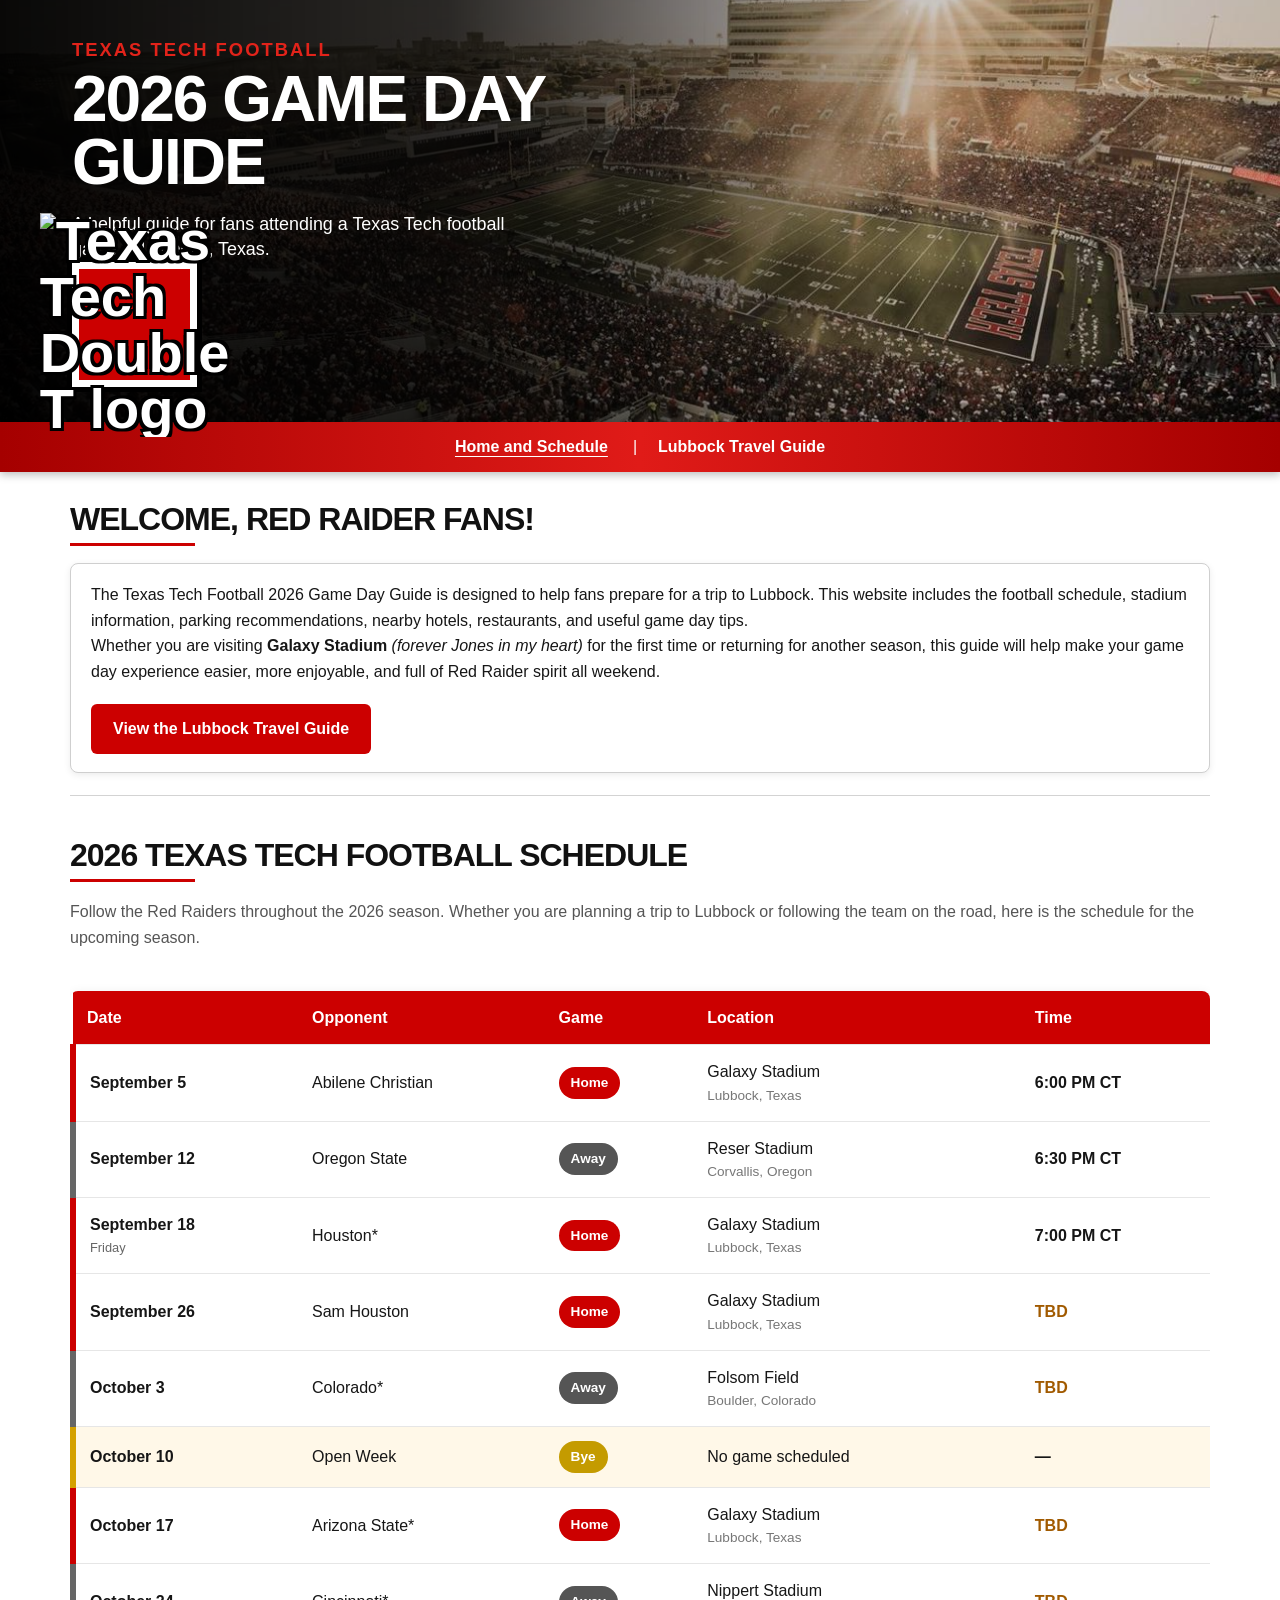
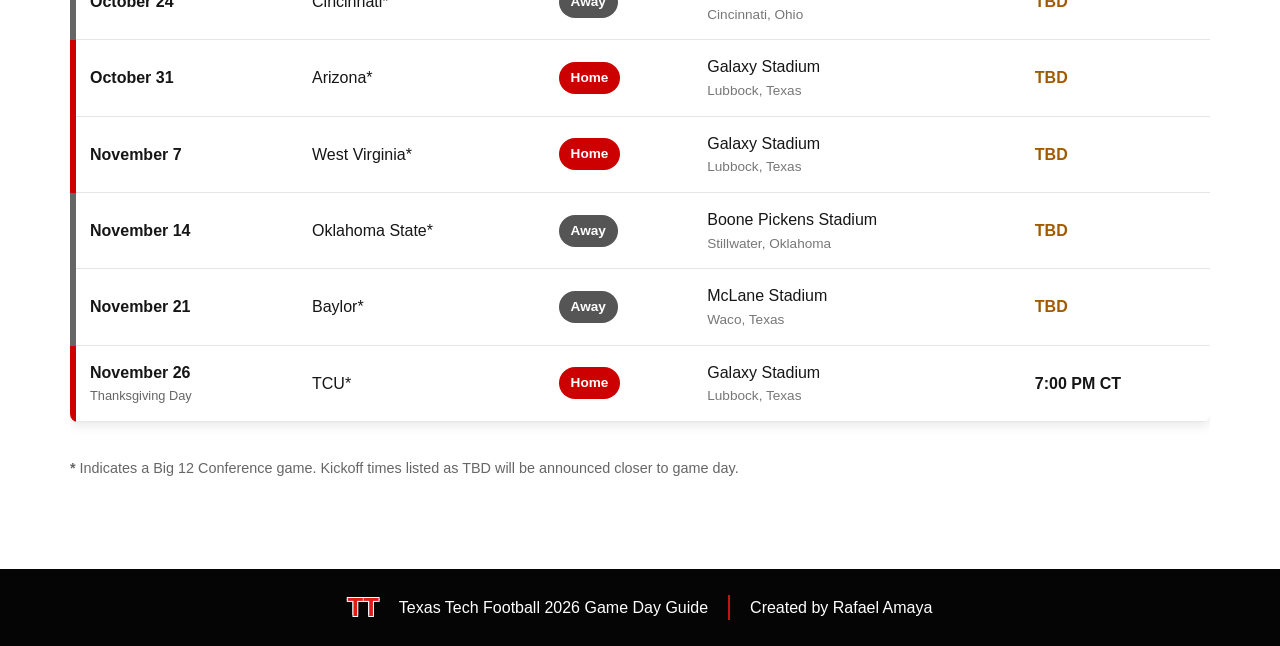
==== commit d639b934: "Replace header logo" ====
--- a/index.html
+++ b/index.html
@@ -30,11 +30,9 @@
                     in Lubbock, Texas.
                 </p>
 
-            </div>
-
-            <div class="header-logo">
-                TT
-            </div>
+           <div class="header-logo">
+    <img src="images/double-t.png" alt="Texas Tech Double T logo">
+</div>
 
         </div>
 
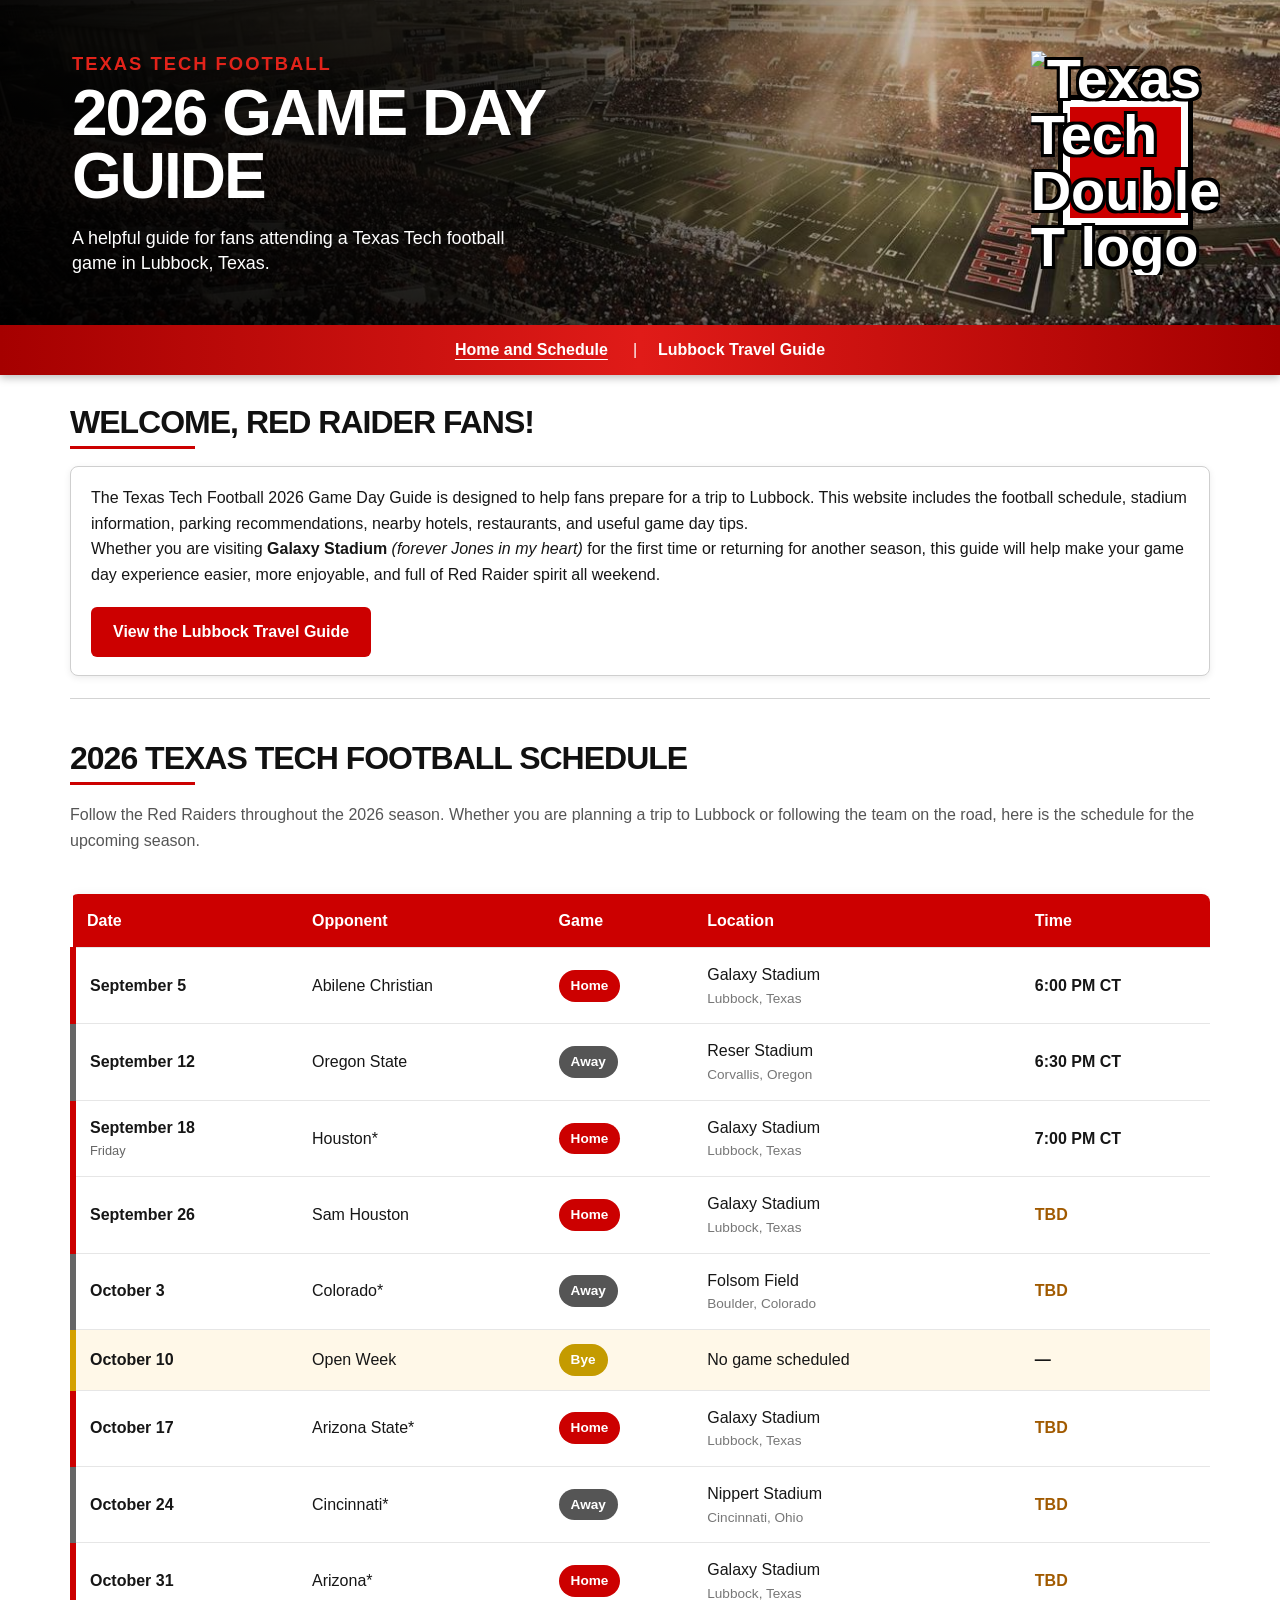
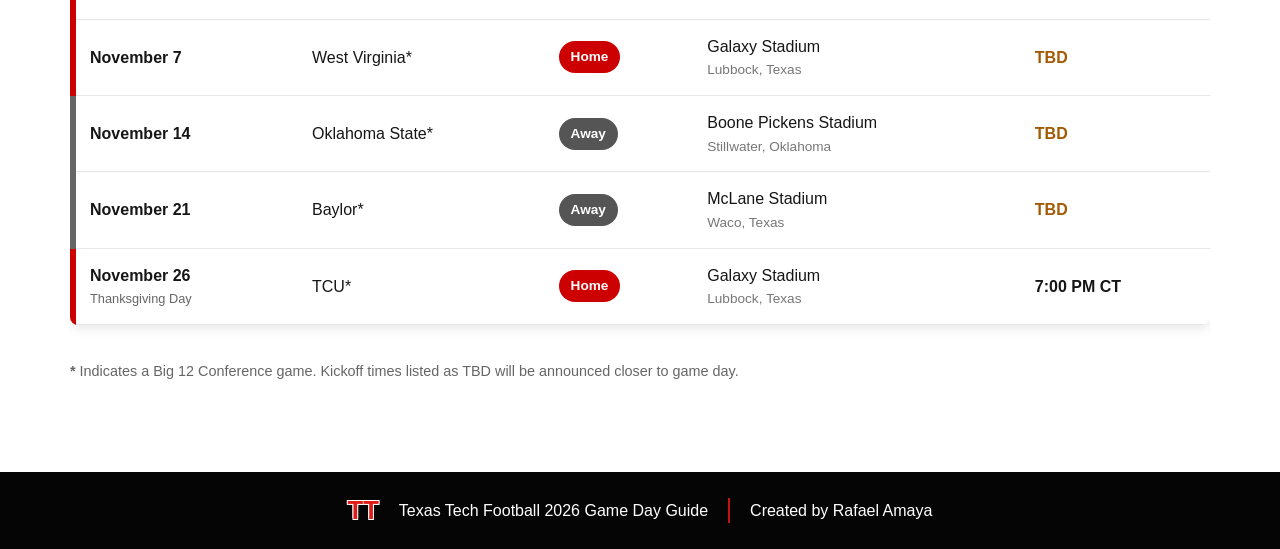
==== commit 6e3ea213: "Fix formatting" ====
--- a/index.html
+++ b/index.html
@@ -29,7 +29,7 @@
                     A helpful guide for fans attending a Texas Tech football game
                     in Lubbock, Texas.
                 </p>
-
+       </div>
            <div class="header-logo">
     <img src="images/double-t.png" alt="Texas Tech Double T logo">
 </div>
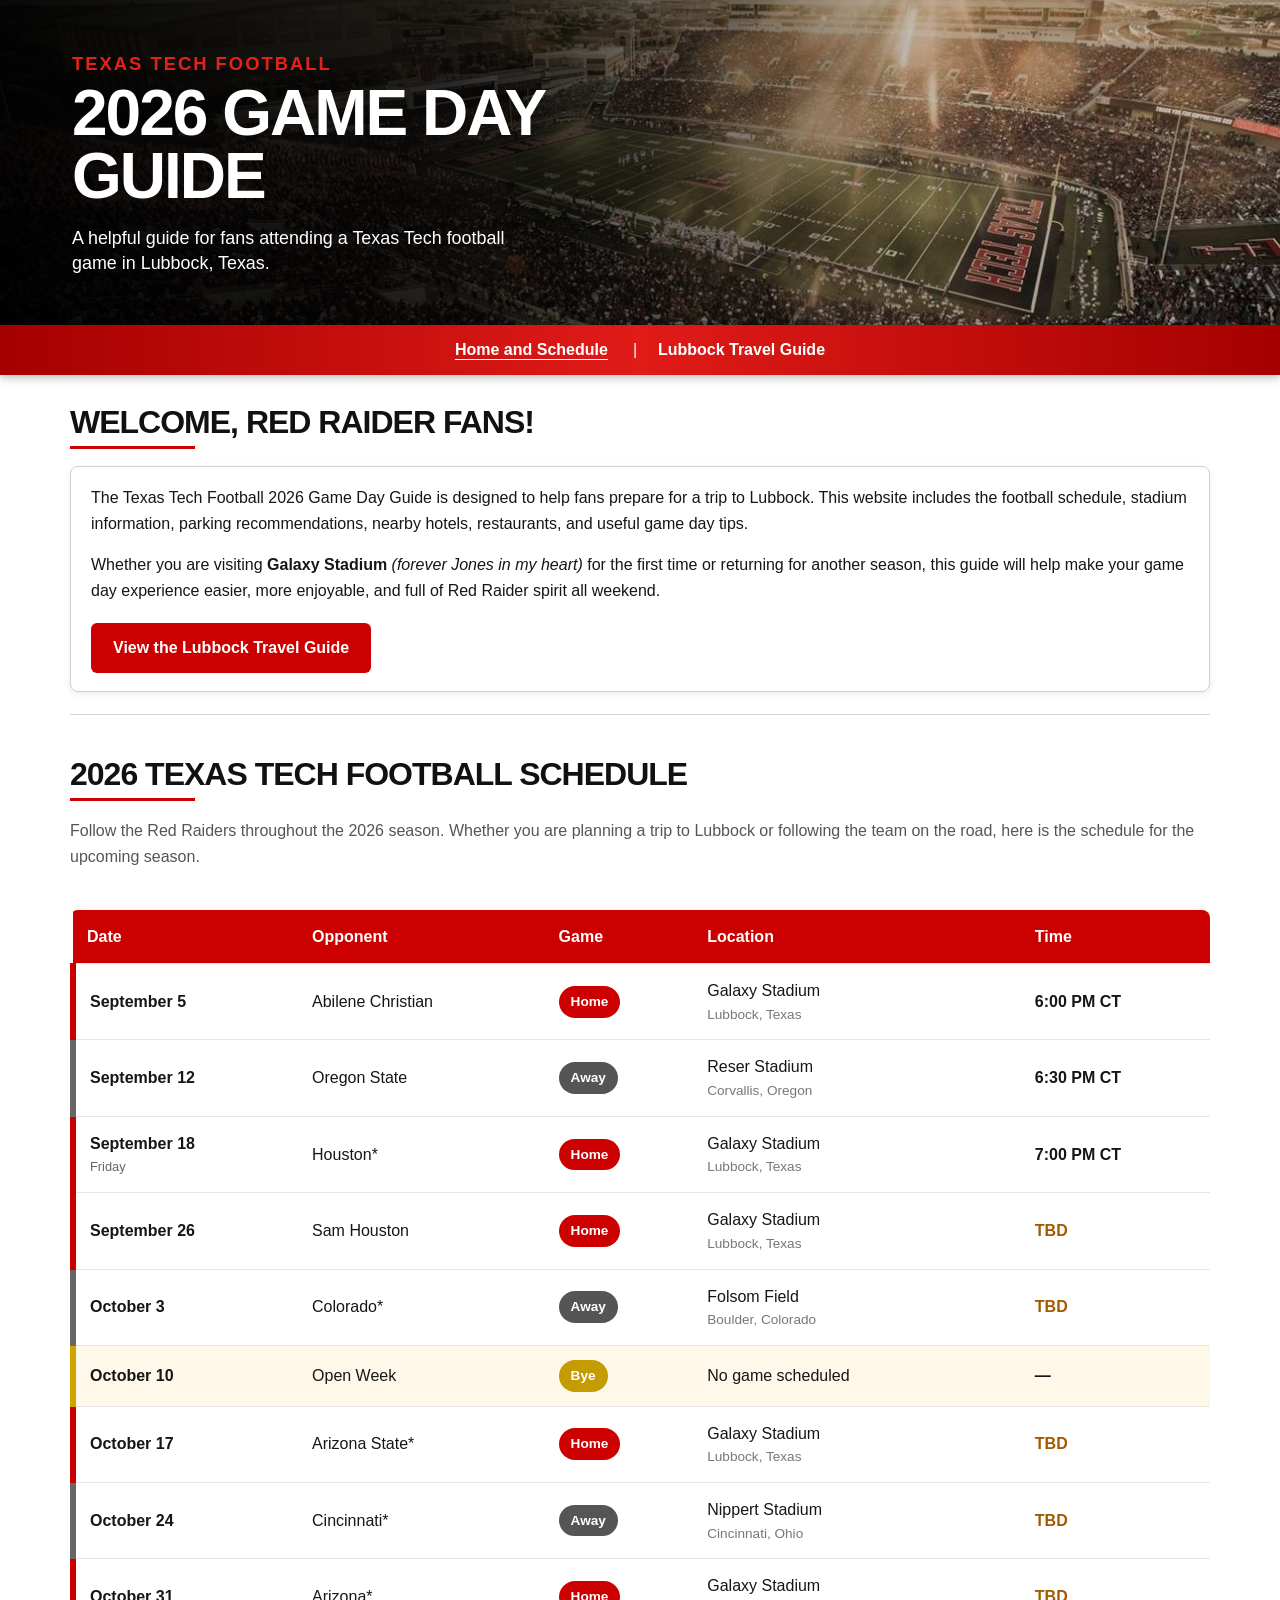
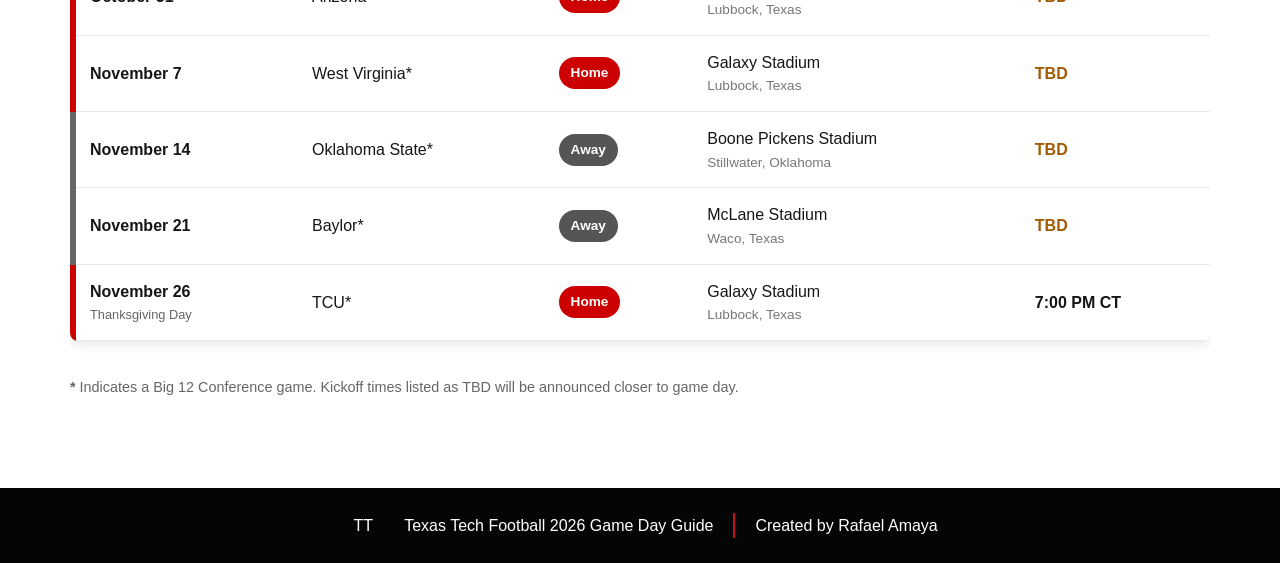
==== commit 3ed58b5f: "removing header logo" ====
--- a/index.html
+++ b/index.html
@@ -29,10 +29,7 @@
                     A helpful guide for fans attending a Texas Tech football game
                     in Lubbock, Texas.
                 </p>
-       </div>
-           <div class="header-logo">
-    <img src="images/double-t.png" alt="Texas Tech Double T logo">
-</div>
+ 
 
         </div>
 
--- a/style.css
+++ b/style.css
@@ -31,6 +31,7 @@
         url("images/stadium-hero.jpg");
 
     background-position: center;
+    background-repeat: no-repeat;
     background-size: cover;
     min-height: 325px;
 }
@@ -75,25 +76,28 @@
     max-width: 440px;
 }
 
+
+/* Header Logo */
+
 .header-logo {
     align-items: center;
-    background-color: #cc0000;
-    border: 7px solid white;
-    box-shadow: 0 0 0 5px #000000;
-    color: white;
-    display: flex;
-    font-size: 3.5rem;
-    font-weight: 900;
-    height: 125px;
+    display: flex;
+    flex: 0 0 110px;
+    height: 110px;
     justify-content: center;
-    line-height: 1;
+    margin-left: 25px;
     margin-right: 20px;
-    text-shadow:
-        -3px -3px 0 #000000,
-        3px -3px 0 #000000,
-        -3px 3px 0 #000000,
-        3px 3px 0 #000000;
-    width: 125px;
+    overflow: hidden;
+    width: 110px;
+}
+
+.header-logo img {
+    display: block;
+    height: 110px;
+    max-height: 110px;
+    max-width: 110px;
+    object-fit: contain;
+    width: 110px;
 }
 
 
@@ -353,19 +357,27 @@
     gap: 20px;
     justify-content: center;
     min-height: 75px;
-    padding: 18px 25px;
+    padding: 14px 25px;
     text-align: center;
 }
 
 .footer-logo {
-    color: #e01b18;
-    font-size: 1.6rem;
-    font-weight: 900;
-    text-shadow:
-        -1px -1px 0 white,
-        1px -1px 0 white,
-        -1px 1px 0 white,
-        1px 1px 0 white;
+    align-items: center;
+    display: flex;
+    flex: 0 0 42px;
+    height: 42px;
+    justify-content: center;
+    overflow: hidden;
+    width: 42px;
+}
+
+.footer-logo img {
+    display: block;
+    height: 42px;
+    max-height: 42px;
+    max-width: 42px;
+    object-fit: contain;
+    width: 42px;
 }
 
 .footer-divider {
@@ -375,12 +387,161 @@
 }
 
 
+/* Homepage Introduction */
+
+.intro-section {
+    margin-bottom: 40px;
+}
+
+.intro-second-paragraph {
+    margin-top: 16px;
+}
+
+.button {
+    background: #cc0000;
+    border-radius: 6px;
+    color: white;
+    display: inline-block;
+    font-weight: bold;
+    margin-top: 20px;
+    padding: 12px 22px;
+    text-decoration: none;
+}
+
+.button:hover {
+    background: #a30000;
+}
+
+
+/* Homepage Schedule */
+
+.schedule-section {
+    margin-top: 40px;
+}
+
+.section-introduction {
+    color: #555555;
+    margin-bottom: 20px;
+}
+
+.table-container {
+    overflow-x: auto;
+    width: 100%;
+}
+
+.schedule-table {
+    background: white;
+    border-collapse: collapse;
+    border-radius: 8px;
+    box-shadow: 0 3px 12px rgba(0, 0, 0, 0.1);
+    margin: 20px 0;
+    min-width: 750px;
+    overflow: hidden;
+    width: 100%;
+}
+
+.schedule-table thead {
+    background: #cc0000;
+    color: white;
+}
+
+.schedule-table th,
+.schedule-table td {
+    border-bottom: 1px solid #e6e6e6;
+    padding: 14px;
+    text-align: left;
+    vertical-align: middle;
+}
+
+.schedule-table tbody tr:hover {
+    background: #f8f8f8;
+}
+
+.home-game {
+    border-left: 6px solid #cc0000;
+}
+
+.away-game {
+    border-left: 6px solid #666666;
+}
+
+.bye-week {
+    background: #fff8e8;
+    border-left: 6px solid #d4a100;
+}
+
+.game-label {
+    border-radius: 20px;
+    color: white;
+    display: inline-block;
+    font-size: 0.85rem;
+    font-weight: bold;
+    padding: 5px 12px;
+}
+
+.home-label {
+    background: #cc0000;
+}
+
+.away-label {
+    background: #555555;
+}
+
+.bye-label {
+    background: #c49b00;
+}
+
+.game-date {
+    font-weight: bold;
+    white-space: nowrap;
+}
+
+.day-note {
+    color: #666666;
+    display: block;
+    font-size: 0.8rem;
+    font-weight: normal;
+}
+
+.location-detail {
+    color: #777777;
+    display: block;
+    font-size: 0.85rem;
+}
+
+.game-time {
+    font-weight: bold;
+    white-space: nowrap;
+}
+
+.tba {
+    color: #a15a00;
+}
+
+.schedule-note {
+    color: #666666;
+    font-size: 0.9rem;
+    margin-top: 15px;
+}
+
+
 /* Tablet */
 
 @media screen and (max-width: 900px) {
 
     .header-logo {
-        display: none;
+        flex-basis: 85px;
+        height: 85px;
+        margin-left: 20px;
+        margin-right: 0;
+        width: 85px;
+    }
+
+    .header-logo img {
+        height: 85px;
+        max-height: 85px;
+        max-width: 85px;
+        width: 85px;
     }
 
     .stadium-layout,
@@ -413,15 +574,36 @@
     }
 
     .header-overlay {
+        align-items: flex-start;
         padding: 28px 20px;
     }
 
+    .header-content {
+        max-width: calc(100% - 75px);
+    }
+
     .travel-header h1 {
-        font-size: 2.5rem;
+        font-size: 2.35rem;
     }
 
     .header-description {
         font-size: 1rem;
+    }
+
+    .header-logo {
+        flex-basis: 60px;
+        height: 60px;
+        margin-left: 10px;
+        margin-right: 0;
+        margin-top: 5px;
+        width: 60px;
+    }
+
+    .header-logo img {
+        height: 60px;
+        max-height: 60px;
+        max-width: 60px;
+        width: 60px;
     }
 
     nav ul {
@@ -449,140 +631,30 @@
         grid-template-columns: 1fr;
     }
 
+    .schedule-table th,
+    .schedule-table td {
+        padding: 11px;
+    }
+
     footer {
         flex-direction: column;
         gap: 7px;
     }
 
+    .footer-logo {
+        flex-basis: 36px;
+        height: 36px;
+        width: 36px;
+    }
+
+    .footer-logo img {
+        height: 36px;
+        max-height: 36px;
+        max-width: 36px;
+        width: 36px;
+    }
+
     .footer-divider {
         display: none;
     }
 }
-/* ==========================================
-   Homepage Schedule
-========================================== */
-
-.intro-section {
-    margin-bottom: 40px;
-}
-
-.button {
-    display: inline-block;
-    margin-top: 20px;
-    padding: 12px 22px;
-    background: #cc0000;
-    color: white;
-    text-decoration: none;
-    border-radius: 6px;
-    font-weight: bold;
-}
-
-.button:hover {
-    background: #a30000;
-}
-
-.schedule-section {
-    margin-top: 40px;
-}
-
-.section-introduction {
-    margin-bottom: 20px;
-    color: #555;
-}
-
-.table-container {
-    overflow-x: auto;
-}
-
-.schedule-table {
-    width: 100%;
-    border-collapse: collapse;
-    margin: 20px 0;
-    background: white;
-    border-radius: 8px;
-    overflow: hidden;
-    box-shadow: 0 3px 12px rgba(0,0,0,.1);
-}
-
-.schedule-table thead {
-    background: #cc0000;
-    color: white;
-}
-
-.schedule-table th,
-.schedule-table td {
-    padding: 14px;
-    border-bottom: 1px solid #e6e6e6;
-    text-align: left;
-    vertical-align: middle;
-}
-
-.schedule-table tbody tr:hover {
-    background: #f8f8f8;
-}
-
-.home-game {
-    border-left: 6px solid #cc0000;
-}
-
-.away-game {
-    border-left: 6px solid #666;
-}
-
-.bye-week {
-    background: #fff8e8;
-    border-left: 6px solid #d4a100;
-}
-
-.game-label {
-    display: inline-block;
-    padding: 5px 12px;
-    border-radius: 20px;
-    color: white;
-    font-size: .85rem;
-    font-weight: bold;
-}
-
-.home-label {
-    background: #cc0000;
-}
-
-.away-label {
-    background: #555;
-}
-
-.bye-label {
-    background: #c49b00;
-}
-
-.game-date {
-    font-weight: bold;
-    white-space: nowrap;
-}
-
-.day-note {
-    display: block;
-    color: #666;
-    font-size: .8rem;
-    font-weight: normal;
-}
-
-.location-detail {
-    display: block;
-    color: #777;
-    font-size: .85rem;
-}
-
-.game-time {
-    font-weight: bold;
-}
-
-.tba {
-    color: #a15a00;
-}
-
-.schedule-note {
-    margin-top: 15px;
-    color: #666;
-    font-size: .9rem;
-}
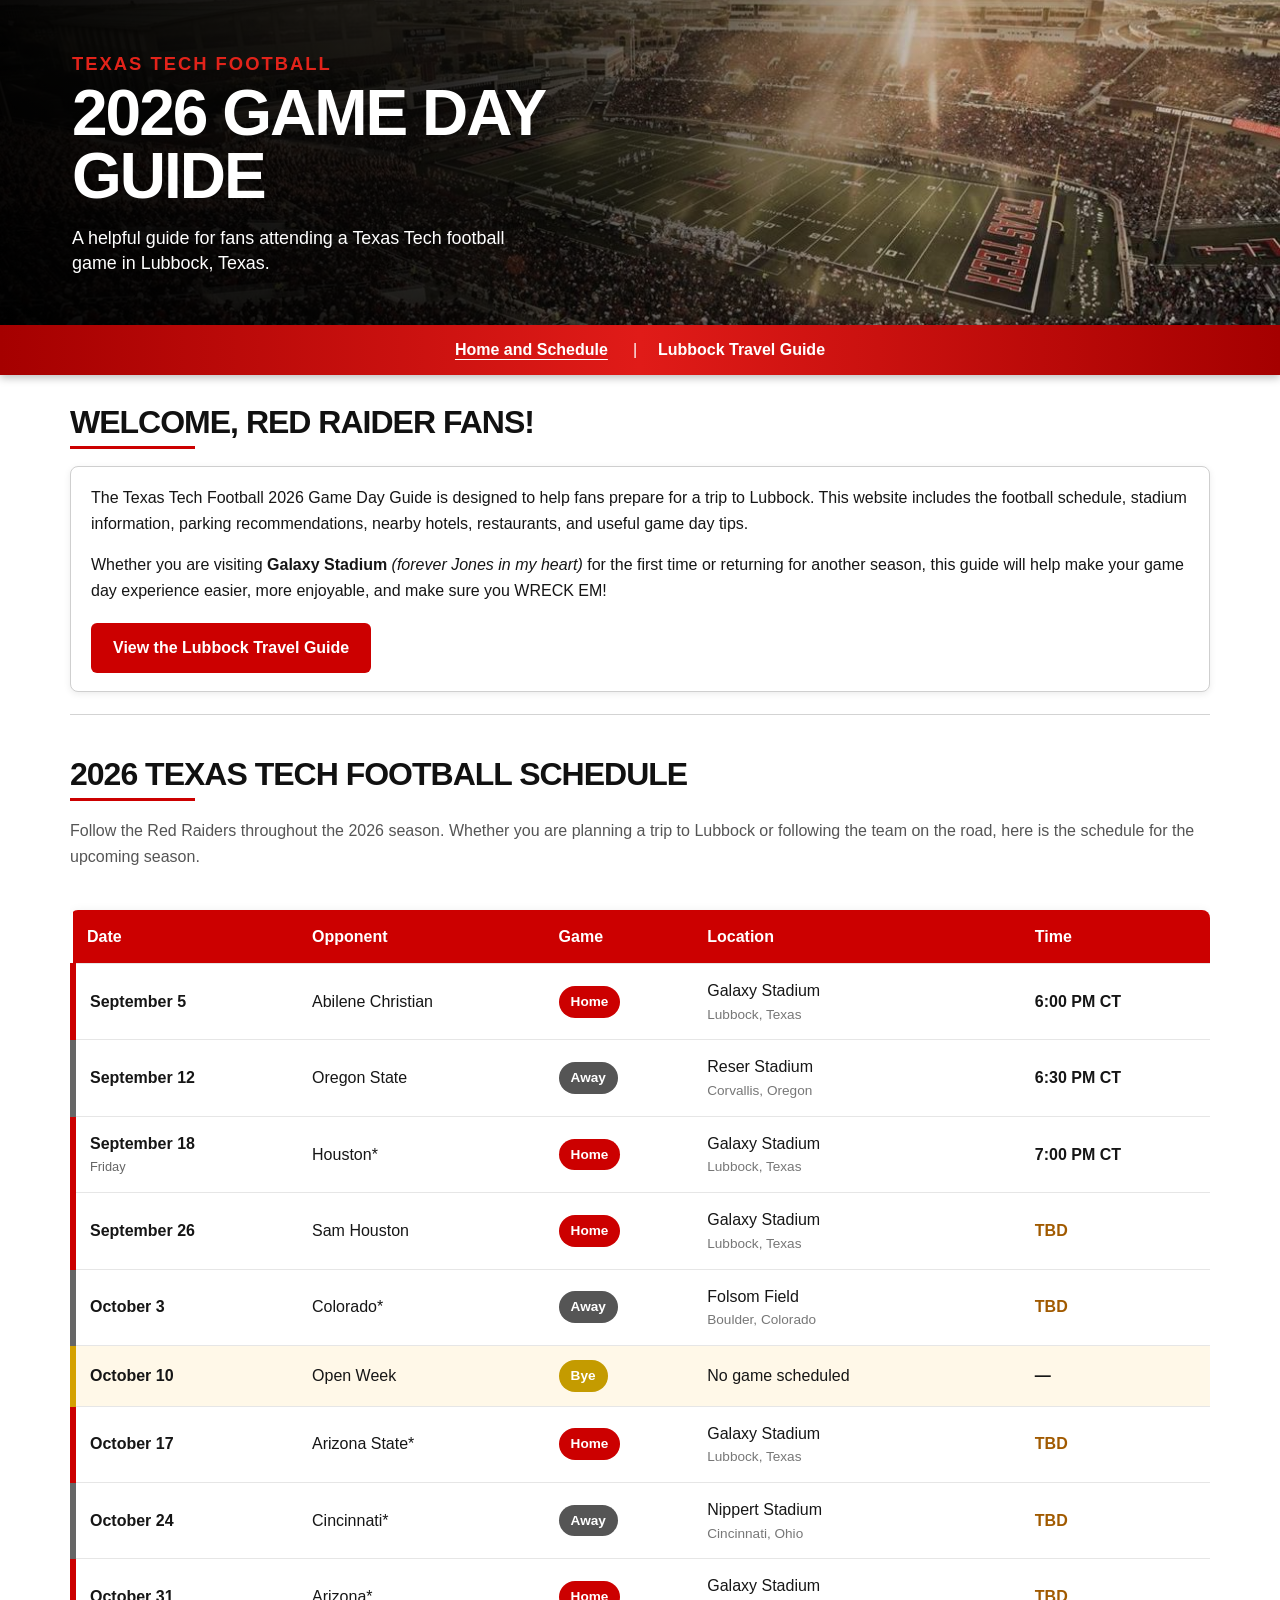
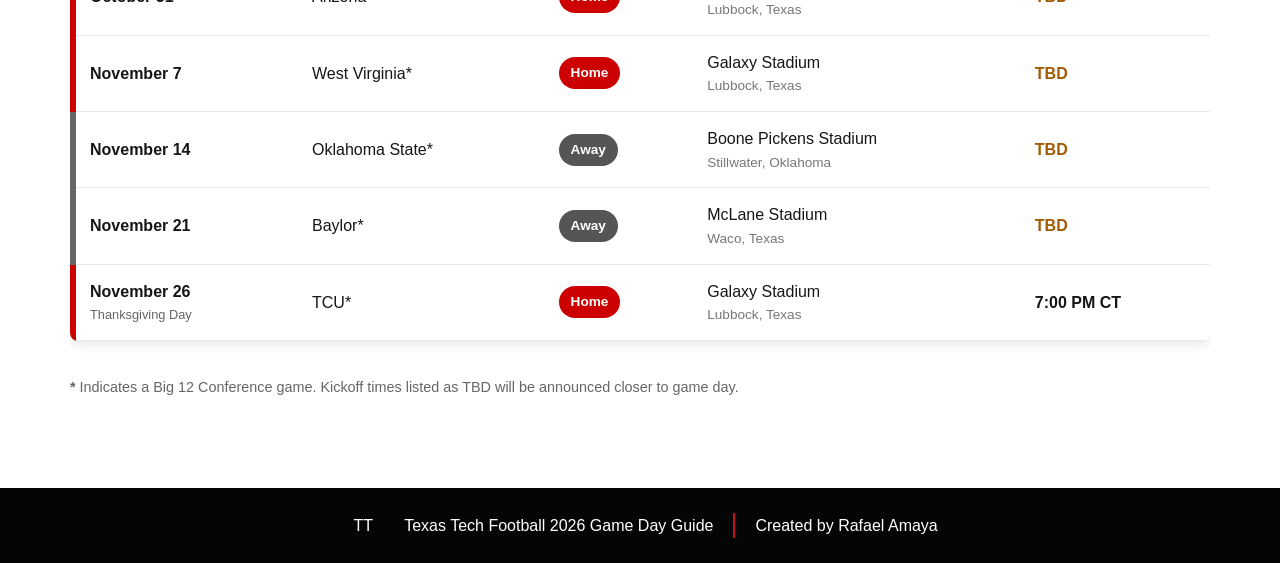
==== commit 22a3d072: "fix sentence intro Updated the introduction section to enhance the game day experience description." ====
--- a/index.html
+++ b/index.html
@@ -70,8 +70,7 @@
                     Whether you are visiting <strong>Galaxy Stadium</strong>
                     <em>(forever Jones in my heart)</em> for the first time or
                     returning for another season, this guide will help make your
-                    game day experience easier, more enjoyable, and full of Red Raider
-                    spirit all weekend.
+                    game day experience easier, more enjoyable, and make sure you WRECK EM! 
                 </p>
 
                 <a class="button" href="travel-guide.html">
--- a/style.css
+++ b/style.css
@@ -77,28 +77,7 @@
 }
 
 
-/* Header Logo */
-
-.header-logo {
-    align-items: center;
-    display: flex;
-    flex: 0 0 110px;
-    height: 110px;
-    justify-content: center;
-    margin-left: 25px;
-    margin-right: 20px;
-    overflow: hidden;
-    width: 110px;
-}
-
-.header-logo img {
-    display: block;
-    height: 110px;
-    max-height: 110px;
-    max-width: 110px;
-    object-fit: contain;
-    width: 110px;
-}
+
 
 
 /* Navigation */
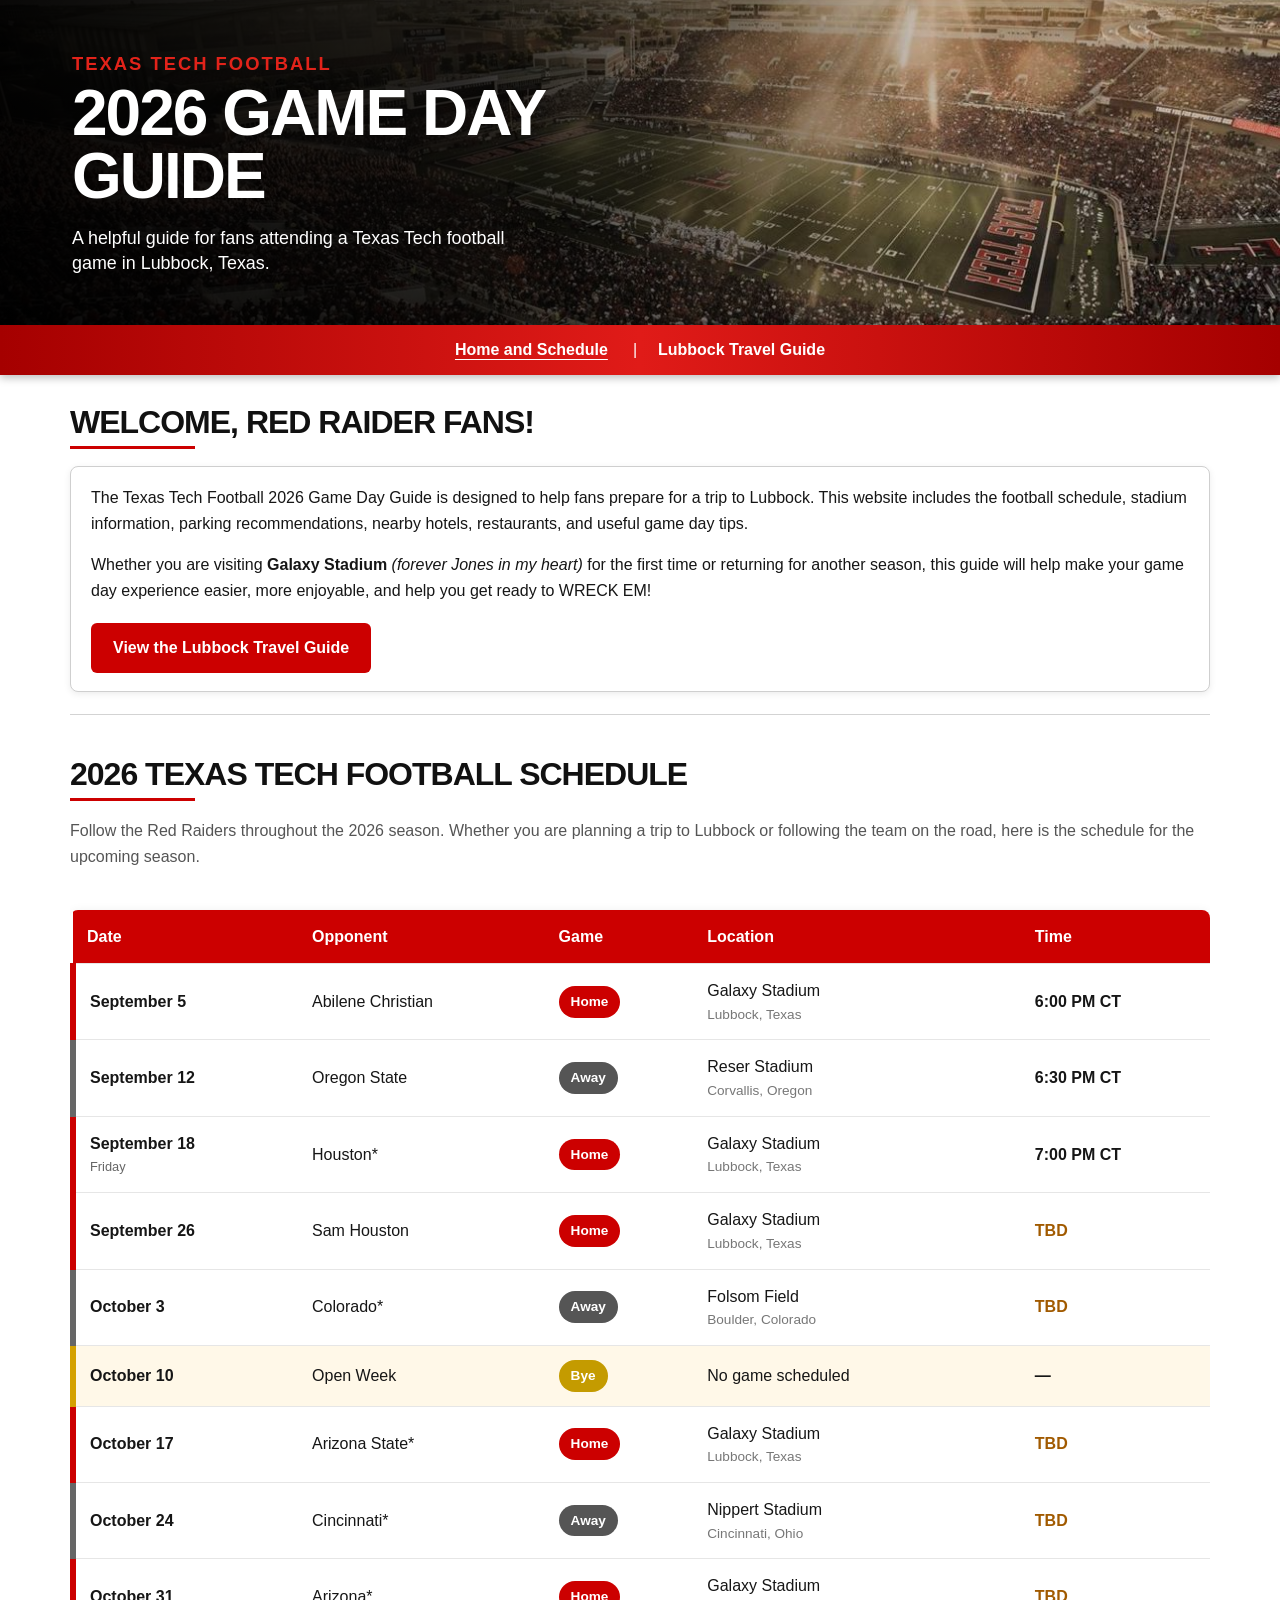
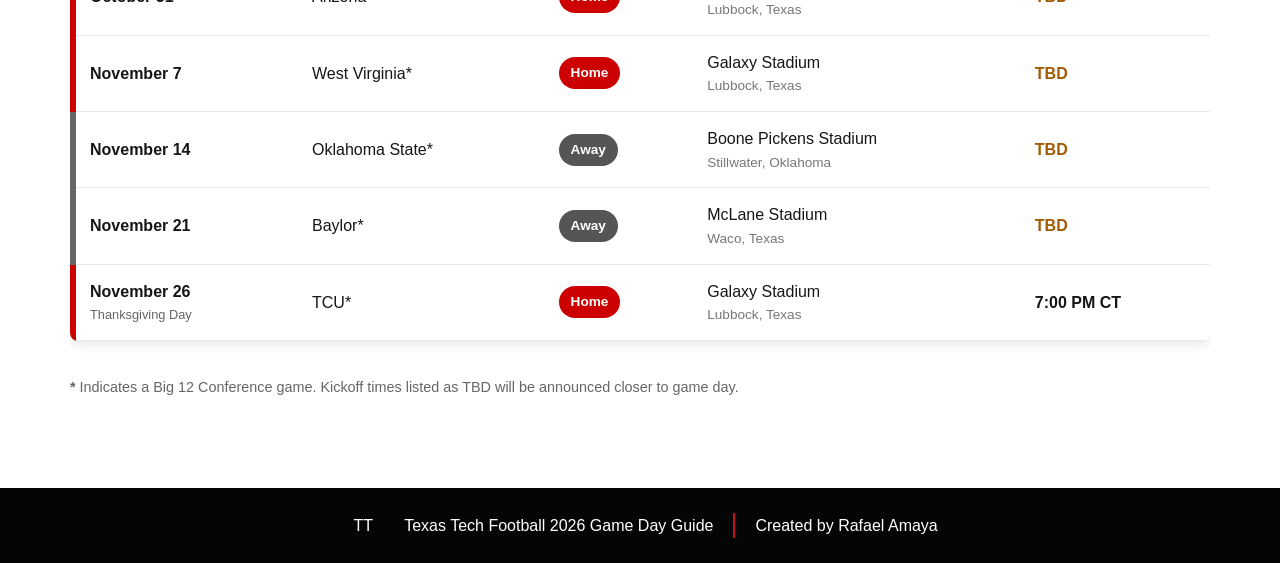
==== commit 9c0bf569: "fix typo on homepage" ====
--- a/index.html
+++ b/index.html
@@ -44,9 +44,9 @@
             </li>
 
             <li>
-                <a href="travel-guide.html">
-                    Lubbock Travel Guide
-                </a>
+               <a href="about.html">
+    Lubbock Travel Guide
+</a>
             </li>
         </ul>
     </nav>
@@ -70,12 +70,12 @@
                     Whether you are visiting <strong>Galaxy Stadium</strong>
                     <em>(forever Jones in my heart)</em> for the first time or
                     returning for another season, this guide will help make your
-                    game day experience easier, more enjoyable, and make sure you WRECK EM! 
+                    game day experience easier, more enjoyable, and help you get ready to WRECK EM! 
                 </p>
 
-                <a class="button" href="travel-guide.html">
-                    View the Lubbock Travel Guide
-                </a>
+                <a class="button" href="about.html">
+    View the Lubbock Travel Guide
+</a>
 
             </div>
 
